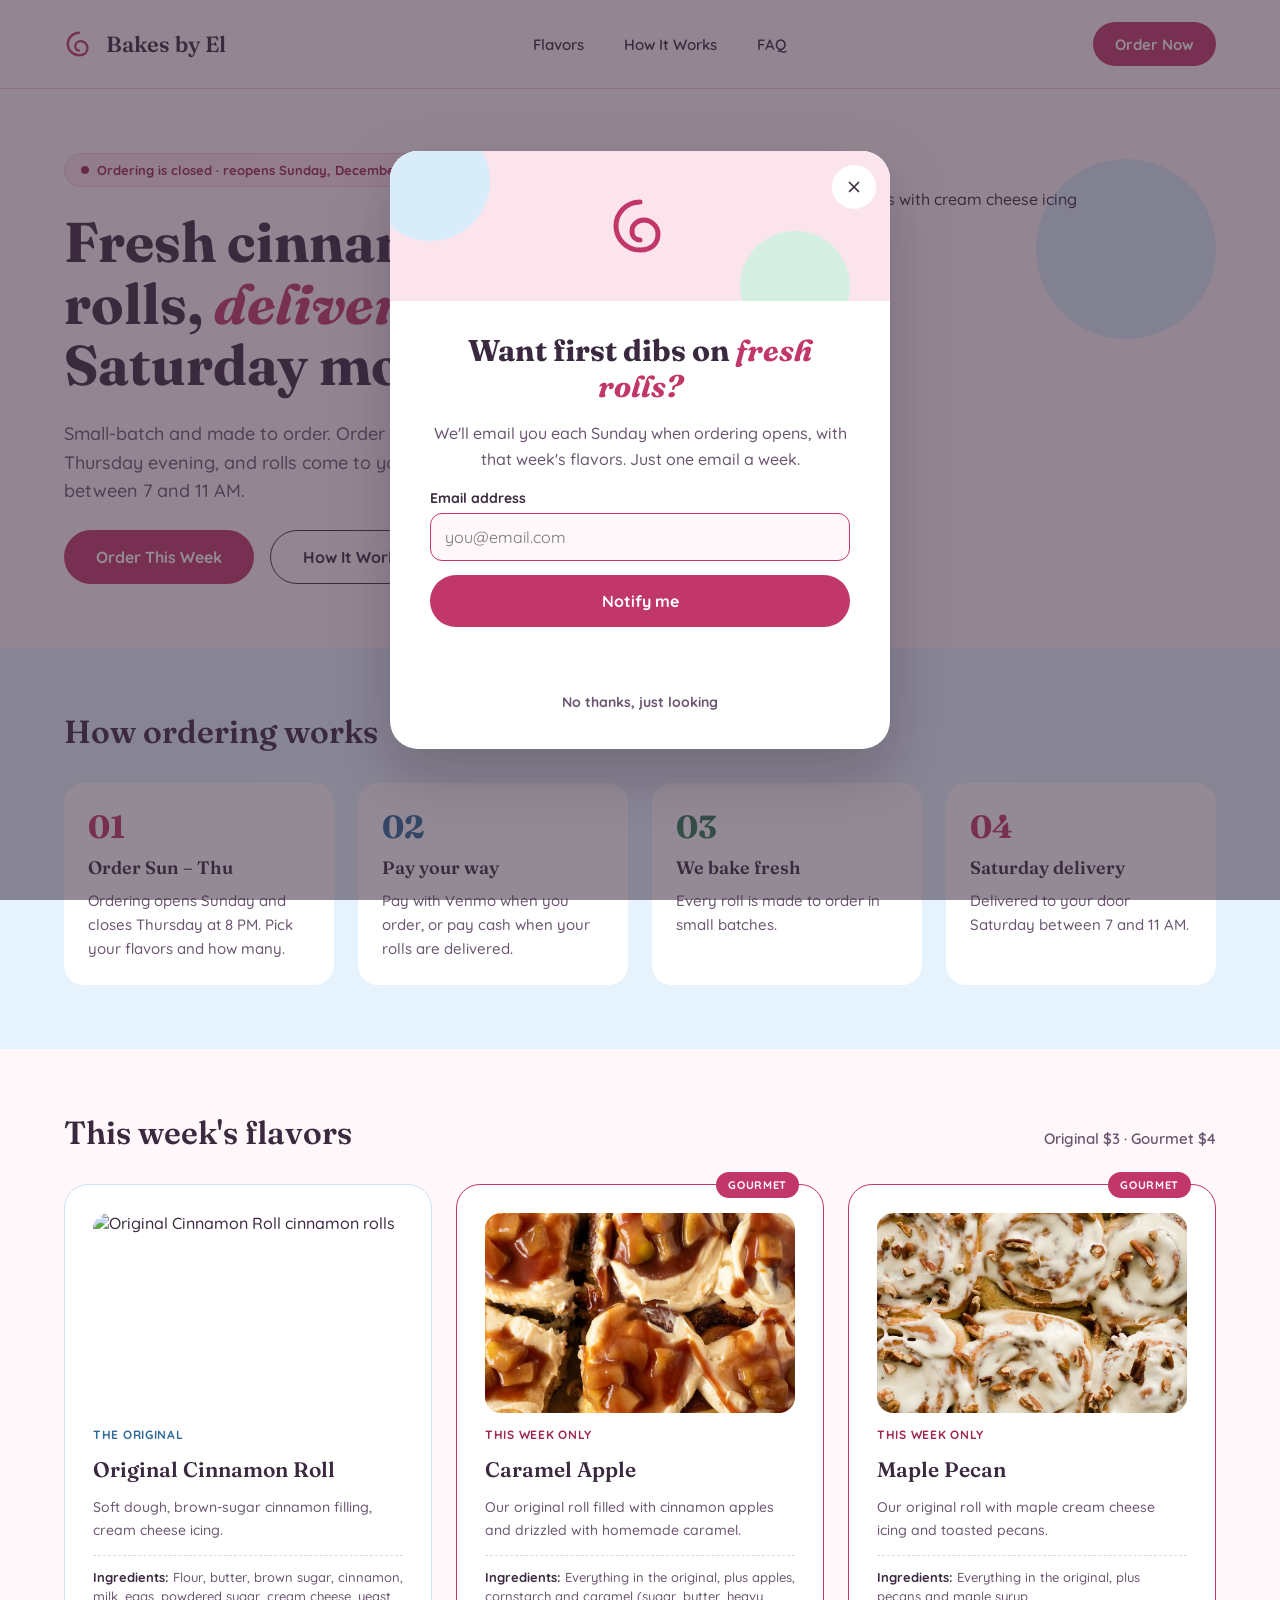
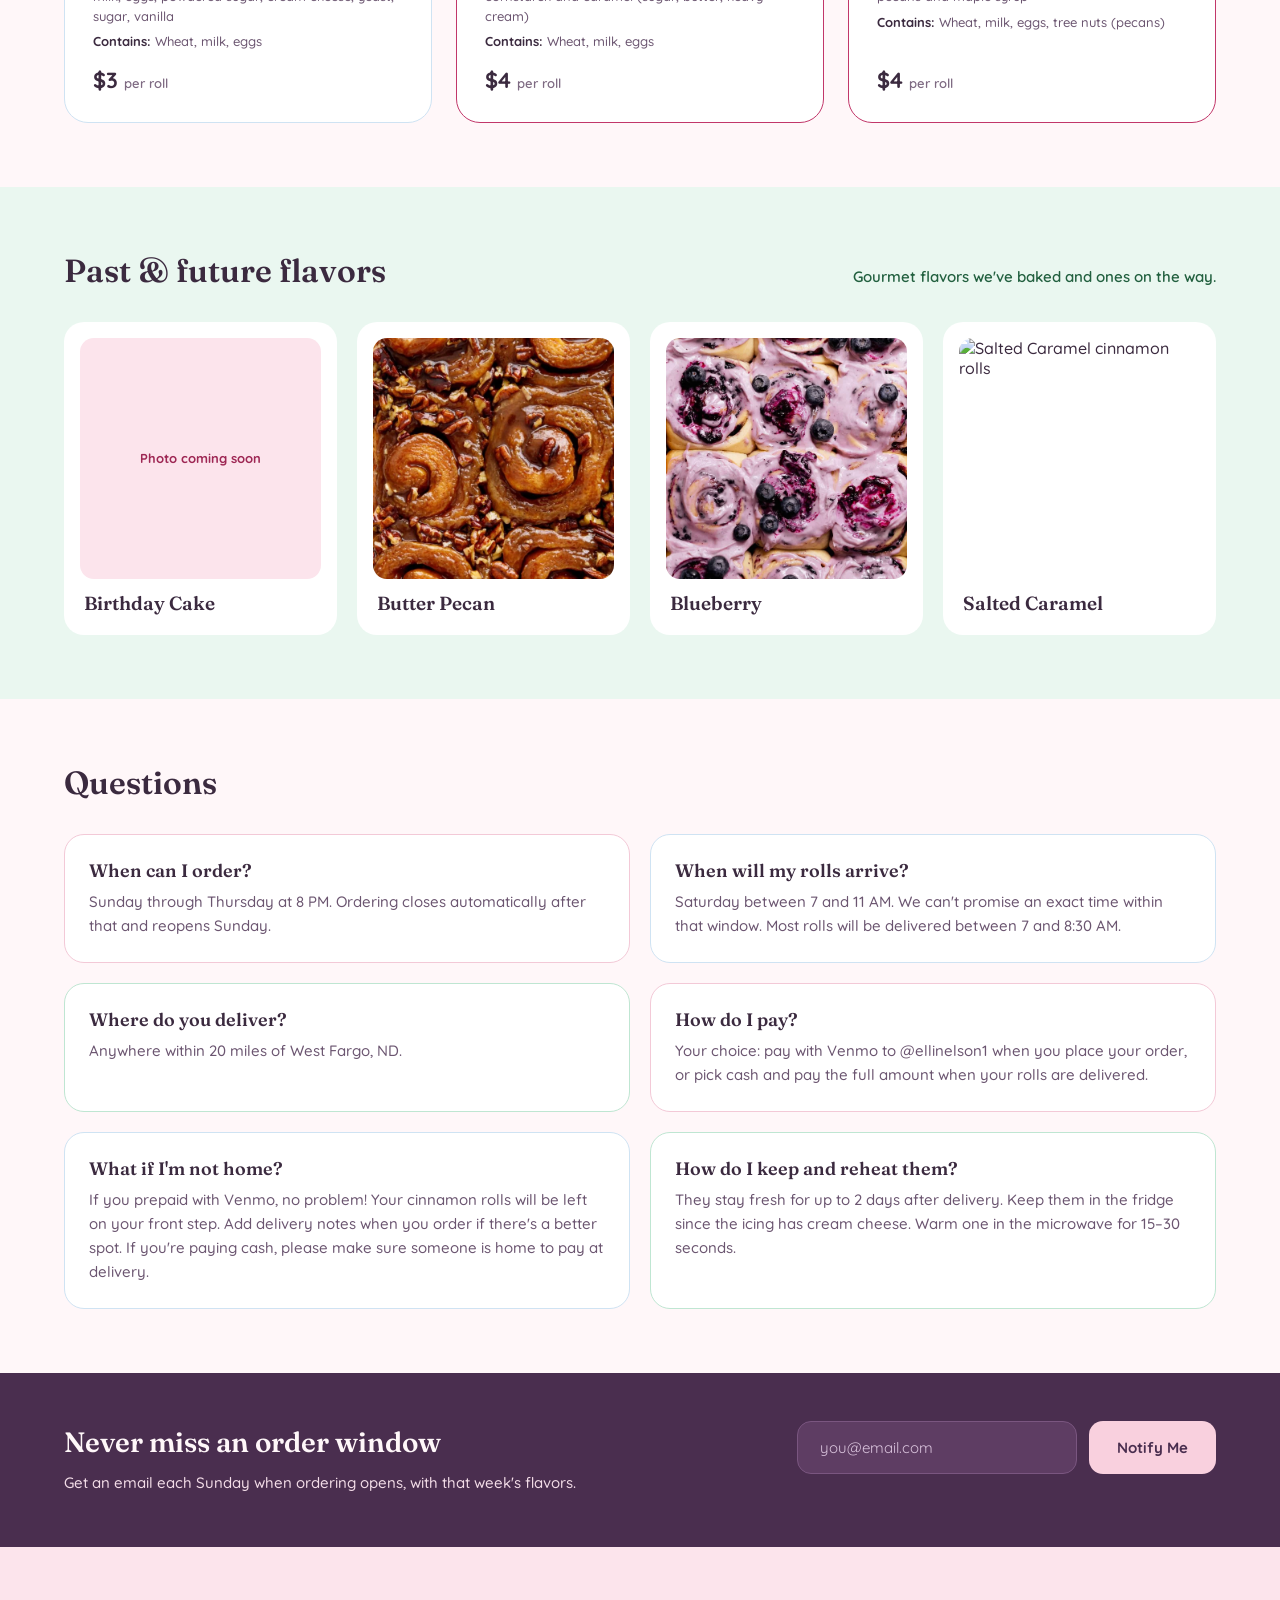
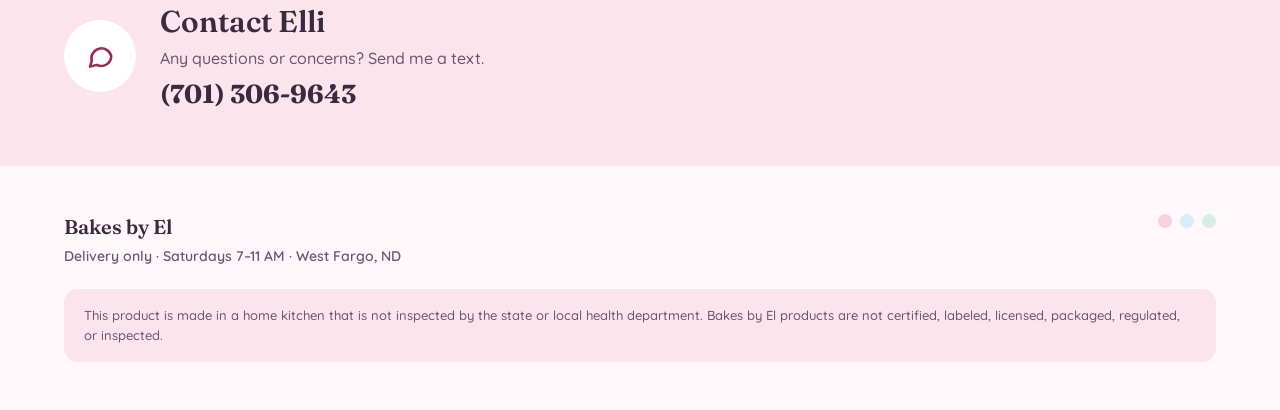
==== index.html @ cf953432 "Add Blueberry photo to past & future flavors Co-Authored-By: Claude Opus 5.5 <noreply@anthropic.com>" ====
<!doctype html>
<html lang="en">
<head>
<meta charset="utf-8">
<meta name="viewport" content="width=device-width, initial-scale=1">
<title>Bakes by El · Cinnamon rolls delivered in West Fargo</title>
<meta name="description" content="Small-batch cinnamon rolls, made to order and delivered Saturday mornings within 20 miles of West Fargo, ND.">
<link rel="icon" href="data:image/svg+xml,%3Csvg xmlns='http://www.w3.org/2000/svg' viewBox='0 0 32 32'%3E%3Cpath d='M16 4C9.4 4 4 9.4 4 16s5.4 12 12 12 9-4 9-8-3.6-7-7-7-6 2.5-6 5.5 2 4.5 4 4.5' fill='none' stroke='%23C2376A' stroke-width='3' stroke-linecap='round'/%3E%3C/svg%3E">
<link rel="preconnect" href="https://fonts.googleapis.com">
<link rel="preconnect" href="https://fonts.gstatic.com" crossorigin>
<link href="https://fonts.googleapis.com/css2?family=Fraunces:ital,opsz,wght@0,9..144,600;0,9..144,700;1,9..144,600&family=Quicksand:wght@500;600;700&display=swap" rel="stylesheet">
<link rel="stylesheet" href="assets/style.css?v=202610180957">
</head>
<body data-page="home">

<header class="site-header">
  <div class="wrap">
    <a class="brand" href="index.html">
      <svg width="30" height="30" viewBox="0 0 32 32" fill="none" aria-hidden="true"><path d="M16 4C9.4 4 4 9.4 4 16s5.4 12 12 12 9-4 9-8-3.6-7-7-7-6 2.5-6 5.5 2 4.5 4 4.5" stroke="#C2376A" stroke-width="2.5" stroke-linecap="round"/></svg>
      Bakes by El
    </a>
    <nav class="nav" aria-label="Main">
      <a href="#flavors">Flavors</a>
      <a href="#how">How It Works</a>
      <a href="#faq">FAQ</a>
    </nav>
    <a class="btn btn-primary btn-small" href="order.html">Order Now</a>
  </div>
</header>

<main>
  <section class="hero">
    <div class="wrap">
      <div class="hero-text">
        <span data-status class="pill pill-open">Ordering is open</span>
        <h1>Fresh cinnamon rolls, <em>delivered</em> Saturday morning.</h1>
        <p>Small-batch and made to order. Order Sunday through Thursday evening, and rolls come to your door Saturday between 7 and 11 AM.</p>
        <div class="hero-buttons">
          <a class="btn btn-primary" href="order.html">Order This Week</a>
          <a class="btn btn-outline" href="#how">How It Works</a>
        </div>
      </div>
      <div class="hero-art">
        <span class="dot-blue"></span>
        <span class="dot-green"></span>
        <img src="images/original.webp" alt="A pan of cinnamon rolls with cream cheese icing">
      </div>
    </div>
  </section>

  <section id="how" class="section section-blue">
    <div class="wrap">
      <div class="section-head"><h2>How ordering works</h2></div>
      <div class="steps">
        <div class="step"><span class="step-num">01</span><h3>Order Sun – Thu</h3><p>Ordering opens Sunday and closes Thursday at <span data-close-label>8 PM</span>. Pick your flavors and how many.</p></div>
        <div class="step"><span class="step-num">02</span><h3>Pay your way</h3><p>Pay with Venmo when you order, or pay cash when your rolls are delivered.</p></div>
        <div class="step"><span class="step-num">03</span><h3>We bake fresh</h3><p>Every roll is made to order in small batches.</p></div>
        <div class="step"><span class="step-num">04</span><h3>Saturday delivery</h3><p>Delivered to your door Saturday between 7 and 11 AM.</p></div>
      </div>
    </div>
  </section>

  <section id="flavors" class="section">
    <div class="wrap">
      <div class="section-head"><h2>This week's flavors</h2><span>Original $3 · Gourmet $4</span></div>
      <div id="flavor-list" class="flavors"></div>
    </div>
  </section>

  <section id="past" class="section section-green">
    <div class="wrap">
      <div class="section-head"><h2>Past &amp; future flavors</h2><span>Gourmet flavors we've baked and ones on the way.</span></div>
      <div id="gallery" class="gallery"></div>
    </div>
  </section>

  <section id="faq" class="section">
    <div class="wrap">
      <div class="section-head"><h2>Questions</h2></div>
      <div class="faq">
        <div class="faq-item"><h3>When can I order?</h3><p>Sunday through Thursday at <span data-close-label>8 PM</span>. Ordering closes automatically after that and reopens Sunday.</p></div>
        <div class="faq-item"><h3>When will my rolls arrive?</h3><p>Saturday between 7 and 11 AM. We can't promise an exact time within that window. Most rolls will be delivered between 7 and 8:30 AM. </p></div>
        <div class="faq-item"><h3>Where do you deliver?</h3><p>Anywhere within 20 miles of West Fargo, ND.</p></div>
        <div class="faq-item"><h3>How do I pay?</h3><p>Your choice: pay with Venmo to @ellinelson1 when you place your order, or pick cash and pay the full amount when your rolls are delivered.</p></div>
        <div class="faq-item"><h3>What if I'm not home?</h3><p>If you prepaid with Venmo, no problem! Your cinnamon rolls will be left on your front step. Add delivery notes when you order if there's a better spot. If you're paying cash, please make sure someone is home to pay at delivery.</p></div>
        <div class="faq-item"><h3>How do I keep and reheat them?</h3><p>They stay fresh for up to 2 days after delivery. Keep them in the fridge since the icing has cream cheese. Warm one in the microwave for 15–30 seconds.</p></div>
      </div>
    </div>
  </section>

  <section class="notify">
    <div class="wrap">
      <div>
        <h2>Never miss an order window</h2>
        <p>Get an email each Sunday when ordering opens, with that week's flavors.</p>
      </div>
      <div>
        <form id="notify-form" class="notify-form" novalidate>
          <input type="email" name="email" required placeholder="you@email.com" aria-label="Email address" autocomplete="email">
          <button type="submit">Notify Me</button>
        </form>
        <p class="form-msg" role="status"></p>
      </div>
    </div>
  </section>

  <section class="contact">
    <div class="wrap">
      <div class="contact-icon">
        <svg width="30" height="30" viewBox="0 0 24 24" fill="none" stroke="#9E2754" stroke-width="2" stroke-linecap="round" stroke-linejoin="round" aria-hidden="true"><path d="M21 12a8 8 0 0 1-11.6 7.1L4 20.5l1.4-4.6A8 8 0 1 1 21 12z"/></svg>
      </div>
      <div>
        <h2>Contact Elli</h2>
        <p>Any questions or concerns? Send me a text.</p>
        <span class="phone">(701) 306-9643</span>
      </div>
    </div>
  </section>
</main>

<footer class="site-footer">
  <div class="wrap">
    <div class="footer-top">
      <div class="footer-info">
        <strong>Bakes by El</strong>
        <span>Delivery only · Saturdays 7–11 AM · West Fargo, ND</span>
      </div>
      <div class="dots" aria-hidden="true"><span style="background:#F9D0DE"></span><span style="background:#D8ECFA"></span><span style="background:#D5F0E3"></span></div>
    </div>
    <p class="disclaimer">This product is made in a home kitchen that is not inspected by the state or local health department. Bakes by El products are not certified, labeled, licensed, packaged, regulated, or inspected.</p>
  </div>
</footer>

<div id="signup-modal" class="modal-backdrop hidden">
  <div class="modal" role="dialog" aria-modal="true" aria-labelledby="popup-title">
    <div class="modal-top">
      <span class="c1"></span><span class="c2"></span>
      <svg width="64" height="64" viewBox="0 0 32 32" fill="none" aria-hidden="true"><path d="M16 4C9.4 4 4 9.4 4 16s5.4 12 12 12 9-4 9-8-3.6-7-7-7-6 2.5-6 5.5 2 4.5 4 4.5" stroke="#C2376A" stroke-width="2.5" stroke-linecap="round"/></svg>
      <button type="button" class="modal-close" data-close aria-label="Close">
        <svg width="18" height="18" viewBox="0 0 24 24" fill="none" stroke="#3B2A3F" stroke-width="2.2" stroke-linecap="round" aria-hidden="true"><path d="M6 6l12 12M18 6L6 18"/></svg>
      </button>
    </div>
    <div class="modal-body">
      <h2 id="popup-title">Want first dibs on <span class="accent-em">fresh rolls?</span></h2>
      <p>We'll email you each Sunday when ordering opens, with that week's flavors. Just one email a week.</p>
      <form id="popup-form" novalidate style="display:flex;flex-direction:column;gap:14px">
        <div class="field">
          <label for="popup-email">Email address</label>
          <input id="popup-email" type="email" name="email" required placeholder="you@email.com" autocomplete="email">
        </div>
        <button type="submit" class="btn btn-primary">Notify me</button>
      </form>
      <p class="form-msg" role="status" style="font-size:14px;color:#2E7A56"></p>
      <button type="button" class="link-btn" data-close>No thanks, just looking</button>
    </div>
  </div>
</div>

<script src="assets/config.js?v=202610180957"></script>
<script src="assets/site.js?v=202610180957"></script>
</body>
</html>
---- assets/style.css ----
:root {
  --bg: #FFF7F9;
  --ink: #3B2A3F;
  --muted: #6B5570;
  --faint: #7E6A82;
  --accent: #C2376A;
  --accent-dark: #9E2754;
  --pink: #F9D0DE;
  --pink-soft: #FCE4EC;
  --pink-line: #F3C9D7;
  --blue: #2F6C9A;
  --blue-dark: #1F4E73;
  --blue-soft: #E6F3FC;
  --blue-circle: #D8ECFA;
  --blue-line: #CFE3F3;
  --green: #2E7A56;
  --green-dark: #22603F;
  --green-soft: #EAF7F0;
  --mint: #D5F0E3;
  --green-line: #BFE6D2;
  --plum: #4A2E4F;
  --plum-2: #5E3D63;
  --dash: #E3D3E6;
  --venmo: #0074DE;
  --display: 'Fraunces', Georgia, serif;
  --body: 'Quicksand', system-ui, sans-serif;
}

* { box-sizing: border-box; }
html { scroll-behavior: smooth; }
body { margin: 0; font-family: var(--body); font-weight: 500; background: var(--bg); color: var(--ink); -webkit-font-smoothing: antialiased; }
h1, h2, h3 { font-family: var(--display); margin: 0; font-weight: 600; }
p { margin: 0; }
a { color: var(--accent); text-decoration: none; }
a:hover { color: var(--accent-dark); }
img { display: block; max-width: 100%; }
button, input, textarea { font-family: inherit; font-size: inherit; }
:focus-visible { outline: 3px solid var(--blue); outline-offset: 2px; }
.muted { color: var(--muted); }
.wrap { max-width: 1280px; margin: 0 auto; padding: 0 64px; }
.hidden { display: none !important; }

/* ---------- Buttons ---------- */
.btn { display: inline-flex; align-items: center; justify-content: center; gap: 10px; border: none; cursor: pointer; border-radius: 999px; font-weight: 700; font-size: 16px; padding: 16px 32px; min-height: 48px; text-align: center; }
.btn-primary { background: var(--accent); color: #fff; }
.btn-primary:hover { background: var(--accent-dark); color: #fff; }
.btn-outline { border: 1.5px solid var(--ink); color: var(--ink); background: transparent; }
.btn-outline:hover { background: var(--ink); color: #fff; }
.btn-venmo { background: var(--venmo); color: #fff; font-size: 17px; width: 100%; }
.btn-venmo:hover { background: #005FB8; color: #fff; }
.btn:disabled { background: var(--dash); color: var(--muted); cursor: not-allowed; }
.btn-small { padding: 12px 22px; font-size: 15px; min-height: 44px; }
.link-btn { background: none; border: none; color: var(--muted); font-weight: 700; font-size: 14px; cursor: pointer; padding: 10px; }
.link-btn:hover { color: var(--ink); }

/* ---------- Header ---------- */
.site-header { border-bottom: 1px solid var(--pink-line); background: var(--bg); position: sticky; top: 0; z-index: 20; }
.site-header .wrap { height: 88px; display: flex; align-items: center; justify-content: space-between; gap: 24px; }
.brand { display: flex; align-items: center; gap: 12px; color: var(--ink); font-family: var(--display); font-size: 22px; font-weight: 600; }
.brand:hover { color: var(--ink); }
.nav { display: flex; gap: 40px; font-size: 15px; font-weight: 600; }
.nav a { color: var(--ink); }
.nav a:hover { color: var(--accent); }

/* ---------- Status pill ---------- */
.pill { display: inline-flex; align-items: center; gap: 8px; border-radius: 999px; padding: 8px 16px; width: fit-content; font-size: 13px; font-weight: 700; }
.pill::before { content: ''; width: 8px; height: 8px; border-radius: 50%; background: currentColor; }
.pill-open { background: var(--green-soft); border: 1px solid var(--green-line); color: var(--green); }
.pill-closed { background: var(--pink-soft); border: 1px solid var(--pink-line); color: var(--accent-dark); }

/* ---------- Hero ---------- */
.hero .wrap { display: flex; align-items: center; gap: 64px; padding-top: 64px; padding-bottom: 64px; }
.hero-text { flex: 1; display: flex; flex-direction: column; gap: 24px; }
.hero h1 { font-size: 56px; line-height: 1.1; font-weight: 700; }
.hero h1 em, .accent-em { font-style: italic; color: var(--accent); }
.hero-text > p { font-size: 18px; line-height: 1.6; color: var(--muted); max-width: 500px; }
.hero-buttons { display: flex; gap: 16px; flex-wrap: wrap; }
.hero-art { flex: 1; position: relative; height: 420px; }
.hero-art .dot-blue { position: absolute; top: 0; right: 0; width: 180px; height: 180px; border-radius: 50%; background: var(--blue-circle); }
.hero-art .dot-green { position: absolute; bottom: 0; left: 0; width: 140px; height: 140px; border-radius: 50%; background: var(--mint); }
.hero-art img { position: absolute; inset: 30px; width: calc(100% - 60px); height: calc(100% - 60px); object-fit: cover; border-radius: 28px; }

/* ---------- Sections ---------- */
.section { padding: 64px 0; }
.section-blue { background: var(--blue-soft); }
.section-green { background: var(--green-soft); }
.section-head { display: flex; align-items: baseline; justify-content: space-between; gap: 16px; margin-bottom: 32px; flex-wrap: wrap; }
.section-head h2 { font-size: 32px; }
.section-head span { font-size: 15px; font-weight: 600; color: var(--muted); }
.section-green .section-head span { color: var(--green-dark); }

.steps { display: grid; grid-template-columns: repeat(4, minmax(0, 1fr)); gap: 24px; }
.step { background: #fff; border-radius: 20px; padding: 24px; display: flex; flex-direction: column; gap: 10px; }
.step-num { font-family: var(--display); font-size: 32px; font-weight: 700; color: var(--accent); }
.step:nth-child(2) .step-num { color: var(--blue); }
.step:nth-child(3) .step-num { color: var(--green); }
.step h3 { font-size: 18px; }
.step p { font-size: 15px; line-height: 1.6; color: var(--muted); }

/* ---------- Flavor cards ---------- */
.flavors { display: grid; grid-template-columns: repeat(auto-fit, minmax(300px, 1fr)); gap: 24px; }
.flavor { background: #fff; border: 1px solid var(--blue-line); border-radius: 24px; padding: 28px; display: flex; flex-direction: column; gap: 14px; position: relative; }
.flavor.gourmet { border: 1.5px solid var(--accent); }
.flavor img { width: 100%; height: 200px; object-fit: cover; border-radius: 16px; }
.photo-soon { width: 100%; height: 200px; border-radius: 16px; background: var(--pink-soft); color: var(--accent-dark); display: flex; align-items: center; justify-content: center; font-size: 14px; font-weight: 700; }
.photo-soon.small { width: 88px; height: 88px; flex-shrink: 0; }
.photo-soon.square { height: auto; aspect-ratio: 1 / 1; border-radius: 14px; font-size: 13px; text-align: center; padding: 8px; }
@media (max-width: 900px) { .photo-soon.small { width: 64px; height: 64px; border-radius: 14px; } }
.badge { position: absolute; top: -13px; right: 24px; background: var(--accent); color: #fff; font-size: 11px; font-weight: 700; letter-spacing: .06em; text-transform: uppercase; padding: 6px 12px; border-radius: 999px; }
.eyebrow { font-size: 12px; font-weight: 700; letter-spacing: .06em; text-transform: uppercase; color: var(--blue); }
.flavor.gourmet .eyebrow { color: var(--accent-dark); }
.flavor h3 { font-size: 21px; }
.flavor > p { font-size: 14px; line-height: 1.6; color: var(--muted); }
.flavor-details { display: flex; flex-direction: column; gap: 6px; font-size: 13px; line-height: 1.5; color: var(--muted); border-top: 1px dashed var(--dash); padding-top: 12px; flex-grow: 1; }
.flavor-details b { color: var(--ink); }
.price { font-size: 22px; font-weight: 700; }
.price small { font-size: 13px; font-weight: 600; color: var(--faint); }

.gallery { display: grid; grid-template-columns: repeat(auto-fit, minmax(190px, 1fr)); gap: 20px; }
.gallery-card { background: #fff; border-radius: 20px; padding: 16px; display: flex; flex-direction: column; gap: 12px; }
.gallery-card img { width: 100%; aspect-ratio: 1 / 1; object-fit: cover; border-radius: 14px; }
.gallery-card span { font-family: var(--display); font-size: 19px; font-weight: 600; padding: 0 4px 4px; }

/* ---------- FAQ ---------- */
.faq { display: grid; grid-template-columns: repeat(2, minmax(0, 1fr)); gap: 20px; }
.faq-item { background: #fff; border: 1px solid var(--pink-line); border-radius: 20px; padding: 24px; display: flex; flex-direction: column; gap: 8px; }
.faq-item:nth-child(3n+2) { border-color: var(--blue-line); }
.faq-item:nth-child(3n) { border-color: var(--green-line); }
.faq-item h3 { font-size: 18px; }
.faq-item p { font-size: 15px; line-height: 1.6; color: var(--muted); }

/* ---------- Notify band ---------- */
.notify { background: var(--plum); color: var(--bg); }
.notify .wrap { display: flex; align-items: center; justify-content: space-between; gap: 48px; padding-top: 48px; padding-bottom: 48px; }
.notify h2 { font-size: 28px; color: var(--bg); margin-bottom: 12px; }
.notify p { font-size: 15px; line-height: 1.6; color: #F3DDE8; }
.notify-form { display: flex; gap: 12px; flex-shrink: 0; }
.notify-form input { background: var(--plum-2); border: 1px solid #7A5680; border-radius: 14px; padding: 16px 22px; color: var(--bg); font-size: 15px; width: 280px; }
.notify-form input::placeholder { color: #D9C3DC; }
.notify-form button { background: var(--pink); color: var(--plum); border: none; padding: 0 28px; border-radius: 14px; font-weight: 700; font-size: 15px; cursor: pointer; min-height: 48px; }
.form-msg { font-size: 14px; font-weight: 600; margin-top: 10px; min-height: 1em; }

/* ---------- Contact + footer ---------- */
.contact { background: var(--pink-soft); }
.contact .wrap { display: flex; align-items: center; gap: 24px; padding-top: 56px; padding-bottom: 56px; }
.contact-icon { width: 72px; height: 72px; border-radius: 50%; background: #fff; display: flex; align-items: center; justify-content: center; flex-shrink: 0; }
.contact h2 { font-size: 30px; }
.contact p { font-size: 16px; line-height: 1.6; color: var(--muted); margin: 6px 0; }
.phone { font-family: var(--display); font-size: 26px; font-weight: 700; }

.site-footer .wrap { padding-top: 48px; padding-bottom: 48px; display: flex; flex-direction: column; gap: 24px; }
.footer-top { display: flex; justify-content: space-between; align-items: flex-start; gap: 24px; }
.footer-info { display: flex; flex-direction: column; gap: 8px; font-size: 14px; font-weight: 600; color: var(--muted); }
.footer-info strong { font-family: var(--display); font-size: 20px; font-weight: 600; color: var(--ink); }
.dots { display: flex; gap: 8px; }
.dots span { width: 14px; height: 14px; border-radius: 50%; }
.disclaimer { font-size: 13px; line-height: 1.6; color: var(--muted); padding: 16px 20px; background: var(--pink-soft); border-radius: 14px; }

/* ---------- Popup ---------- */
.modal-backdrop { position: fixed; inset: 0; background: rgba(59, 42, 63, .55); display: flex; align-items: center; justify-content: center; padding: 20px; z-index: 50; }
.modal { width: 100%; max-width: 500px; background: #fff; border-radius: 28px; overflow: hidden; box-shadow: 0 24px 60px rgba(59, 42, 63, .3); }
.modal-top { height: 150px; background: var(--pink-soft); position: relative; display: flex; align-items: center; justify-content: center; overflow: hidden; }
.modal-top .c1 { position: absolute; top: -30px; left: -20px; width: 120px; height: 120px; border-radius: 50%; background: var(--blue-circle); }
.modal-top .c2 { position: absolute; bottom: -40px; right: 40px; width: 110px; height: 110px; border-radius: 50%; background: var(--mint); }
.modal-top svg { position: relative; }
.modal-close { position: absolute; top: 14px; right: 14px; width: 44px; height: 44px; border-radius: 50%; border: none; background: #fff; display: flex; align-items: center; justify-content: center; cursor: pointer; }
.modal-body { padding: 32px 40px 28px; display: flex; flex-direction: column; gap: 16px; text-align: center; }
.modal-body h2 { font-size: 30px; font-weight: 700; line-height: 1.2; }
.modal-body p { font-size: 16px; line-height: 1.6; color: var(--muted); }

/* ---------- Forms ---------- */
.field { display: flex; flex-direction: column; gap: 6px; text-align: left; }
.field label { font-size: 14px; font-weight: 700; }
.field label span { font-weight: 600; color: var(--muted); }
.field input, .field textarea { border: 1.5px solid var(--dash); border-radius: 12px; padding: 13px 14px; font-size: 16px; background: var(--bg); color: var(--ink); width: 100%; min-width: 0; }
.field input:focus, .field textarea:focus { border-color: var(--accent); outline: none; }
.field textarea { resize: vertical; min-height: 90px; }
.field input:user-invalid { border-color: #C0392B; }
.row-2 { display: grid; grid-template-columns: repeat(2, minmax(0, 1fr)); gap: 16px; }
.row-3 { display: grid; grid-template-columns: 2fr 1fr; gap: 16px; }

/* ---------- Order page ---------- */
.page-head .wrap { padding-top: 48px; padding-bottom: 32px; display: flex; align-items: flex-end; justify-content: space-between; gap: 24px; flex-wrap: wrap; }
.page-head h1 { font-size: 44px; font-weight: 700; margin-bottom: 10px; }
.page-head p { font-size: 17px; color: var(--muted); }
.order-layout { display: flex; gap: 32px; align-items: flex-start; padding-bottom: 64px; }
.order-main { flex: 1; display: flex; flex-direction: column; gap: 24px; min-width: 0; }
.card { background: #fff; border: 1px solid var(--pink-line); border-radius: 24px; padding: 28px; display: flex; flex-direction: column; gap: 18px; }
.card.blue { border-color: var(--blue-line); }
.card-title { display: flex; align-items: center; gap: 12px; }
.card-title .n { width: 32px; height: 32px; border-radius: 50%; font-weight: 700; display: flex; align-items: center; justify-content: center; flex-shrink: 0; background: var(--pink-soft); color: var(--accent-dark); }
.card.blue .n { background: var(--blue-soft); color: var(--blue); }
.summary .n { background: var(--mint); color: var(--green-dark); }
.card-title h2 { font-size: 22px; }
.menu-item { display: flex; align-items: center; gap: 18px; padding-top: 16px; border-top: 1px dashed var(--dash); }
.menu-item img { width: 88px; height: 88px; border-radius: 16px; object-fit: cover; flex-shrink: 0; }
.menu-info { flex: 1; display: flex; flex-direction: column; gap: 3px; min-width: 0; }
.menu-info .eyebrow { font-size: 11px; }
.menu-info .eyebrow.g { color: var(--accent-dark); }
.menu-info strong { font-family: var(--display); font-size: 18px; font-weight: 600; }
.menu-info span { font-size: 13px; line-height: 1.4; color: var(--muted); }
.menu-info .each { font-size: 14px; font-weight: 600; }
.stepper { display: flex; align-items: center; gap: 4px; background: var(--bg); border: 1px solid var(--dash); border-radius: 999px; padding: 4px; flex-shrink: 0; }
.stepper button { width: 44px; height: 44px; border-radius: 50%; border: none; font-size: 20px; font-weight: 700; cursor: pointer; background: #fff; color: var(--ink); }
.stepper button.plus { background: var(--accent); color: #fff; }
.stepper output { width: 32px; text-align: center; font-size: 17px; font-weight: 700; }
.info-box { display: flex; align-items: center; gap: 14px; background: var(--blue-soft); border-radius: 16px; padding: 16px 18px; font-size: 15px; font-weight: 600; color: var(--blue-dark); line-height: 1.5; }
.info-box svg { flex-shrink: 0; }

.summary { width: 400px; flex-shrink: 0; position: sticky; top: 112px; border: 1.5px solid var(--accent); }
.summary-lines { display: flex; flex-direction: column; gap: 12px; }
.summary-line { display: flex; justify-content: space-between; gap: 12px; font-size: 15px; font-weight: 600; }
.summary-total { display: flex; justify-content: space-between; align-items: baseline; border-top: 1px dashed var(--dash); padding-top: 16px; }
.summary-total span:first-child { font-size: 17px; font-weight: 700; }
.summary-total small { font-weight: 600; color: var(--muted); font-size: 15px; }
.summary-total strong { font-family: var(--display); font-size: 30px; font-weight: 700; }
.welcome-back { background: var(--green-soft); border: 1px solid var(--green-line); color: var(--green-dark); border-radius: 14px; padding: 12px 16px; font-size: 15px; font-weight: 600; line-height: 1.5; }
.welcome-back .link-btn { color: var(--green-dark); text-decoration: underline; padding: 0 0 0 6px; font-size: 14px; }
.remember { display: flex; align-items: center; gap: 10px; font-size: 14px; font-weight: 600; color: var(--muted); cursor: pointer; }
.remember input { width: 20px; height: 20px; accent-color: var(--accent); flex-shrink: 0; }
.pay-choice { border: none; margin: 0; padding: 0; display: flex; flex-direction: column; gap: 10px; }
.pay-choice legend { font-size: 15px; font-weight: 700; margin-bottom: 10px; padding: 0; }
.pay-option { display: flex; align-items: flex-start; gap: 12px; border: 1.5px solid var(--dash); border-radius: 14px; padding: 14px 16px; cursor: pointer; background: var(--bg); }
.pay-option:has(input:checked) { border-color: var(--accent); background: #fff; }
.pay-option input { width: 20px; height: 20px; margin: 1px 0 0; accent-color: var(--accent); flex-shrink: 0; }
.pay-option span { display: flex; flex-direction: column; gap: 2px; }
.pay-option b { font-size: 16px; }
.pay-option small { font-size: 13px; line-height: 1.4; color: var(--muted); font-weight: 600; }
.pay-bar .cash-note { margin-bottom: 12px; }
.cash-note { display: flex; align-items: flex-start; gap: 10px; background: var(--blue-soft); border-radius: 14px; padding: 14px 16px; font-size: 14px; font-weight: 600; line-height: 1.5; color: var(--blue-dark); }
.btn-cash { background: var(--accent); color: #fff; font-size: 17px; width: 100%; }
.btn-cash:hover { background: var(--accent-dark); color: #fff; }
.fine { font-size: 13px; line-height: 1.6; color: var(--muted); text-align: center; }
.note-pink { display: flex; align-items: center; gap: 10px; background: var(--pink-soft); border-radius: 14px; padding: 12px 14px; font-size: 13px; font-weight: 600; color: #7A1F44; line-height: 1.5; }
.error-msg { color: #B3261E; font-size: 14px; font-weight: 700; text-align: center; }

/* ---------- Closed state ---------- */
.closed { text-align: center; padding: 80px 20px; display: flex; flex-direction: column; align-items: center; gap: 28px; position: relative; overflow: hidden; }
.closed h1 { font-size: 52px; line-height: 1.1; font-weight: 700; max-width: 760px; }
.closed > p { font-size: 18px; line-height: 1.6; color: var(--muted); max-width: 560px; }
.countdown { display: flex; gap: 14px; }
.countdown div { background: #fff; border: 1px solid var(--pink-line); border-radius: 18px; width: 110px; padding: 16px 0; display: flex; flex-direction: column; gap: 2px; }
.countdown div:nth-child(2) { border-color: var(--blue-line); }
.countdown div:nth-child(3) { border-color: var(--green-line); }
.countdown b { font-family: var(--display); font-size: 36px; color: var(--accent); }
.countdown div:nth-child(2) b { color: var(--blue); }
.countdown div:nth-child(3) b { color: var(--green); }
.countdown span { font-size: 13px; font-weight: 700; color: var(--muted); }
.closed .notify-form input { background: #fff; border: 1.5px solid var(--dash); color: var(--ink); border-radius: 999px; }
.closed .notify-form input::placeholder { color: var(--faint); }
.closed .notify-form button { background: var(--accent); color: #fff; border-radius: 999px; }

/* ---------- Confirmation ---------- */
.confirm { max-width: 760px; margin: 0 auto; padding: 56px 20px 64px; display: flex; flex-direction: column; gap: 24px; }
.confirm-head { display: flex; flex-direction: column; align-items: center; gap: 14px; text-align: center; }
.check { width: 76px; height: 76px; border-radius: 50%; background: var(--mint); display: flex; align-items: center; justify-content: center; }
.confirm-head h1 { font-size: 40px; font-weight: 700; line-height: 1.15; }
.confirm-head p { font-size: 17px; color: var(--muted); }
.confirm-grid { display: grid; grid-template-columns: repeat(2, minmax(0, 1fr)); gap: 20px; }
.tile { border-radius: 22px; padding: 24px; display: flex; flex-direction: column; gap: 10px; }
.tile.blue { background: var(--blue-soft); }
.tile.pink { background: var(--pink-soft); }
.tile .eyebrow { color: var(--blue-dark); }
.tile.pink .eyebrow { color: #7A1F44; }
.tile strong { font-family: var(--display); font-size: 22px; font-weight: 600; }
.tile p { font-size: 15px; line-height: 1.5; }

/* ---------- Mobile ---------- */
@media (max-width: 900px) {
  .wrap { padding: 0 20px; }
  .site-header .wrap { height: 64px; }
  .brand { font-size: 18px; }
  .brand svg { width: 24px; height: 24px; }
  .nav { display: none; }
  .hero .wrap { flex-direction: column-reverse; align-items: stretch; gap: 24px; padding-top: 28px; padding-bottom: 36px; }
  .hero h1 { font-size: 36px; }
  .hero-text > p { font-size: 15px; }
  .hero-art { height: 240px; flex: none; }
  .hero-art .dot-blue { width: 72px; height: 72px; }
  .hero-art .dot-green { width: 56px; height: 56px; }
  .hero-art img { inset: 10px; width: calc(100% - 20px); height: calc(100% - 20px); border-radius: 22px; }
  .hero-buttons .btn { flex: 1; }
  .section { padding: 40px 0; }
  .section-head { flex-direction: column; gap: 4px; margin-bottom: 20px; }
  .section-head h2 { font-size: 24px; }
  .section-head span { font-size: 14px; }
  .steps, .flavors, .faq { grid-template-columns: minmax(0, 1fr); gap: 14px; }
  .flavors { gap: 24px; }
  .flavor { padding: 20px; }
  .gallery { grid-template-columns: repeat(2, minmax(0, 1fr)); gap: 12px; }
  .gallery-card { padding: 10px; border-radius: 16px; gap: 8px; }
  .gallery-card span { font-size: 15px; }
  .notify .wrap { flex-direction: column; align-items: stretch; gap: 20px; padding-top: 32px; padding-bottom: 32px; }
  .notify h2 { font-size: 22px; }
  .notify-form { flex-direction: column; }
  .notify-form input { width: 100%; }
  .notify-form button { padding: 14px; }
  .contact .wrap { flex-direction: column; align-items: flex-start; gap: 12px; padding-top: 36px; padding-bottom: 36px; }
  .contact-icon { width: 56px; height: 56px; }
  .contact h2 { font-size: 24px; }
  .phone { font-size: 24px; }
  .footer-top { flex-direction: column; }
  .modal-backdrop { align-items: flex-end; padding: 0; }
  .modal { border-radius: 28px 28px 0 0; }
  .modal-top { height: 110px; }
  .modal-body { padding: 26px 24px 24px; }
  .modal-body h2 { font-size: 26px; }
  .page-head .wrap { padding-top: 24px; padding-bottom: 16px; flex-direction: column-reverse; align-items: flex-start; }
  .page-head h1 { font-size: 32px; }
  .order-layout { flex-direction: column; padding-bottom: 160px; }
  .order-main { width: 100%; }
  .card { padding: 20px; border-radius: 22px; }
  .card-title h2 { font-size: 19px; }
  .menu-item { gap: 12px; }
  .menu-item img { width: 64px; height: 64px; border-radius: 14px; }
  .menu-info strong { font-size: 16px; }
  .stepper { gap: 2px; padding: 3px; }
  .stepper output { width: 26px; }
  .row-2 { grid-template-columns: minmax(0, 1fr); }
  .summary { width: 100%; position: static; }
  .pay-bar { position: fixed; left: 0; right: 0; bottom: 0; background: #fff; border-top: 1px solid var(--pink-line); padding: 12px 20px 18px; z-index: 30; }
  .summary .pay-bar .fine { margin-top: 6px; font-size: 12px; }
  .closed { padding: 48px 20px; }
  .closed h1 { font-size: 34px; }
  .closed > p { font-size: 16px; }
  .countdown div { width: 92px; }
  .confirm-head h1 { font-size: 30px; }
  .confirm-grid { grid-template-columns: minmax(0, 1fr); }
}
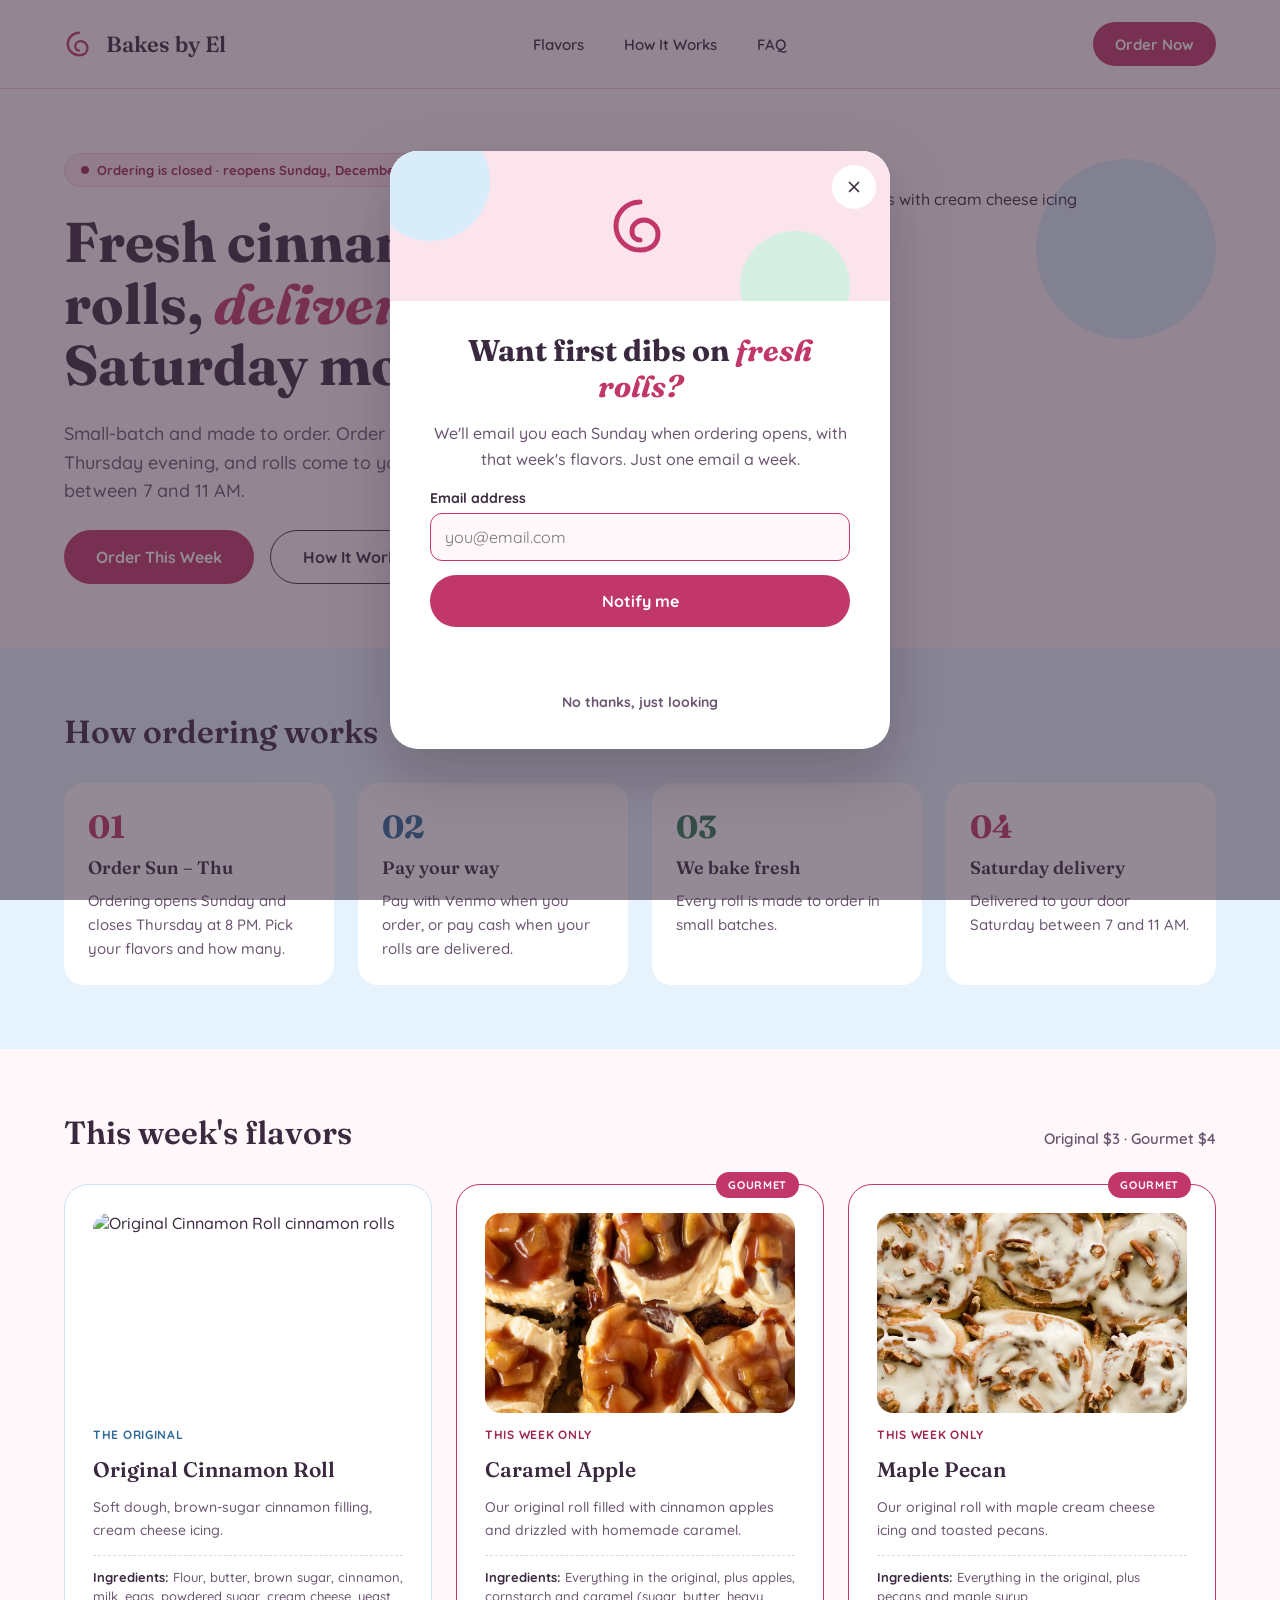
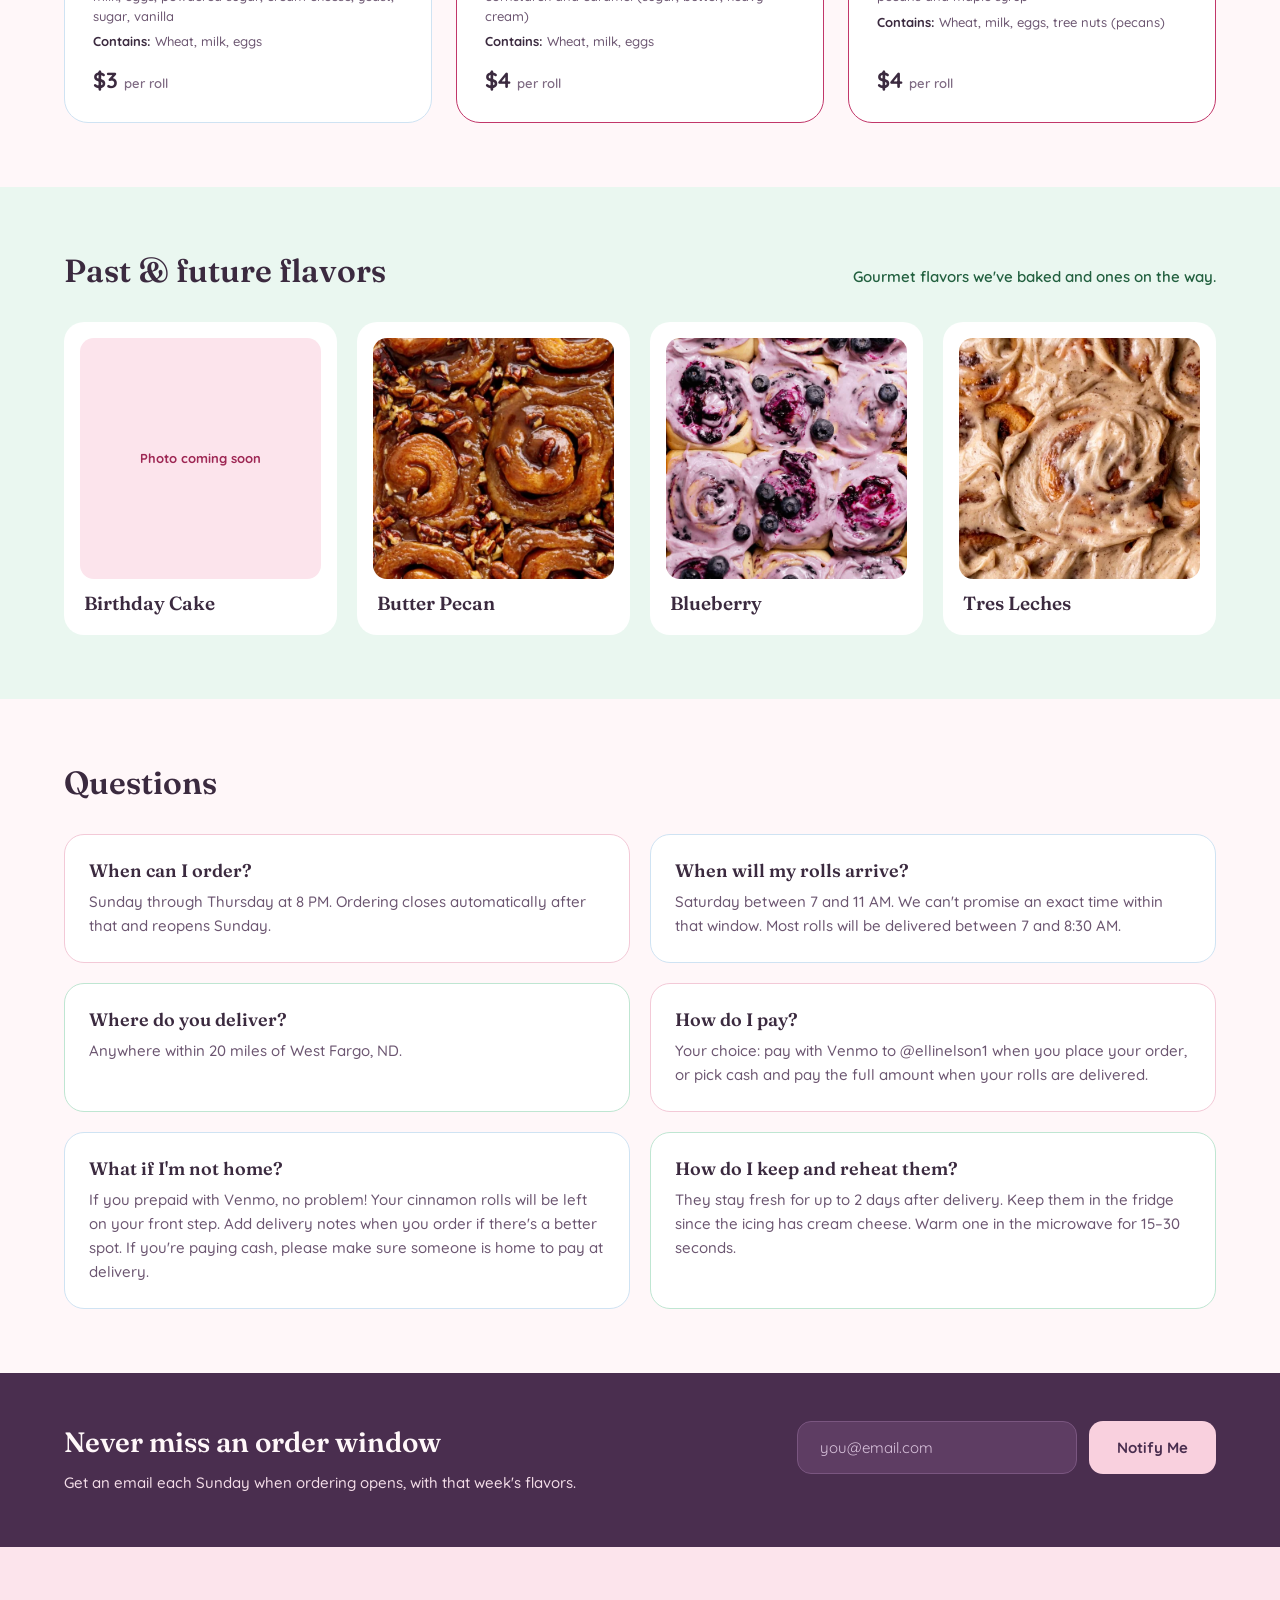
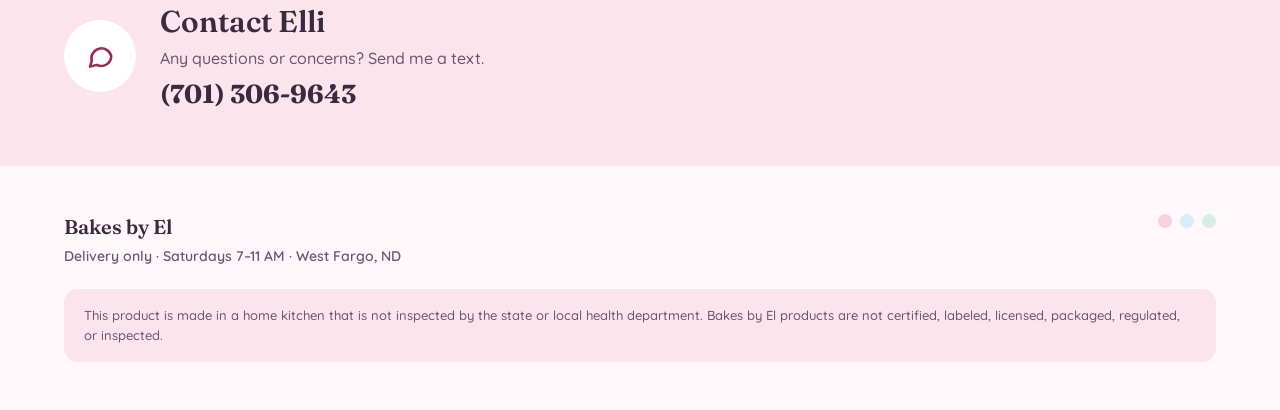
==== commit 1b448223: "Past & future: swap Salted Caramel for Tres Leches Salted Caramel stays in flavorLibrary.  Co-Author" ====
--- a/index.html
+++ b/index.html
@@ -9,7 +9,7 @@
 <link rel="preconnect" href="https://fonts.googleapis.com">
 <link rel="preconnect" href="https://fonts.gstatic.com" crossorigin>
 <link href="https://fonts.googleapis.com/css2?family=Fraunces:ital,opsz,wght@0,9..144,600;0,9..144,700;1,9..144,600&family=Quicksand:wght@500;600;700&display=swap" rel="stylesheet">
-<link rel="stylesheet" href="assets/style.css?v=202610180957">
+<link rel="stylesheet" href="assets/style.css?v=202610180959">
 </head>
 <body data-page="home">
 
@@ -156,7 +156,7 @@
   </div>
 </div>
 
-<script src="assets/config.js?v=202610180957"></script>
-<script src="assets/site.js?v=202610180957"></script>
+<script src="assets/config.js?v=202610180959"></script>
+<script src="assets/site.js?v=202610180959"></script>
 </body>
 </html>
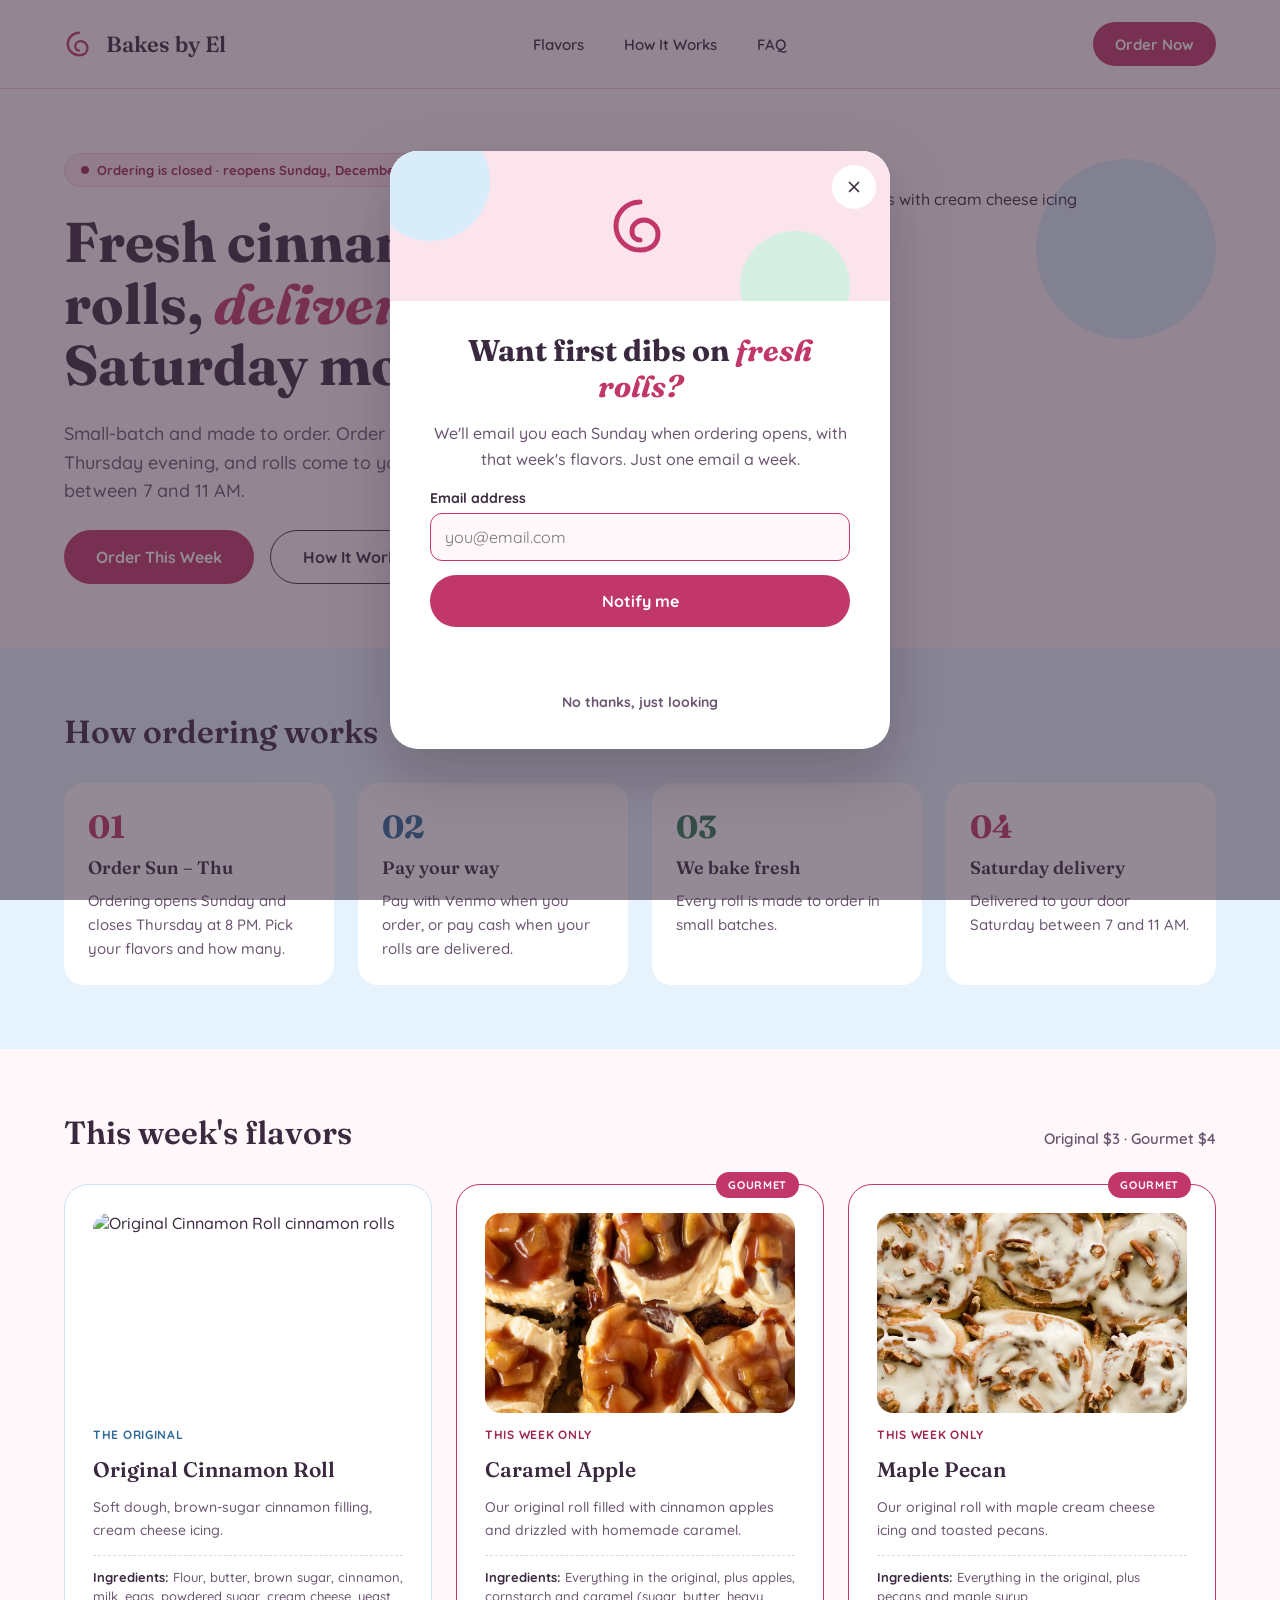
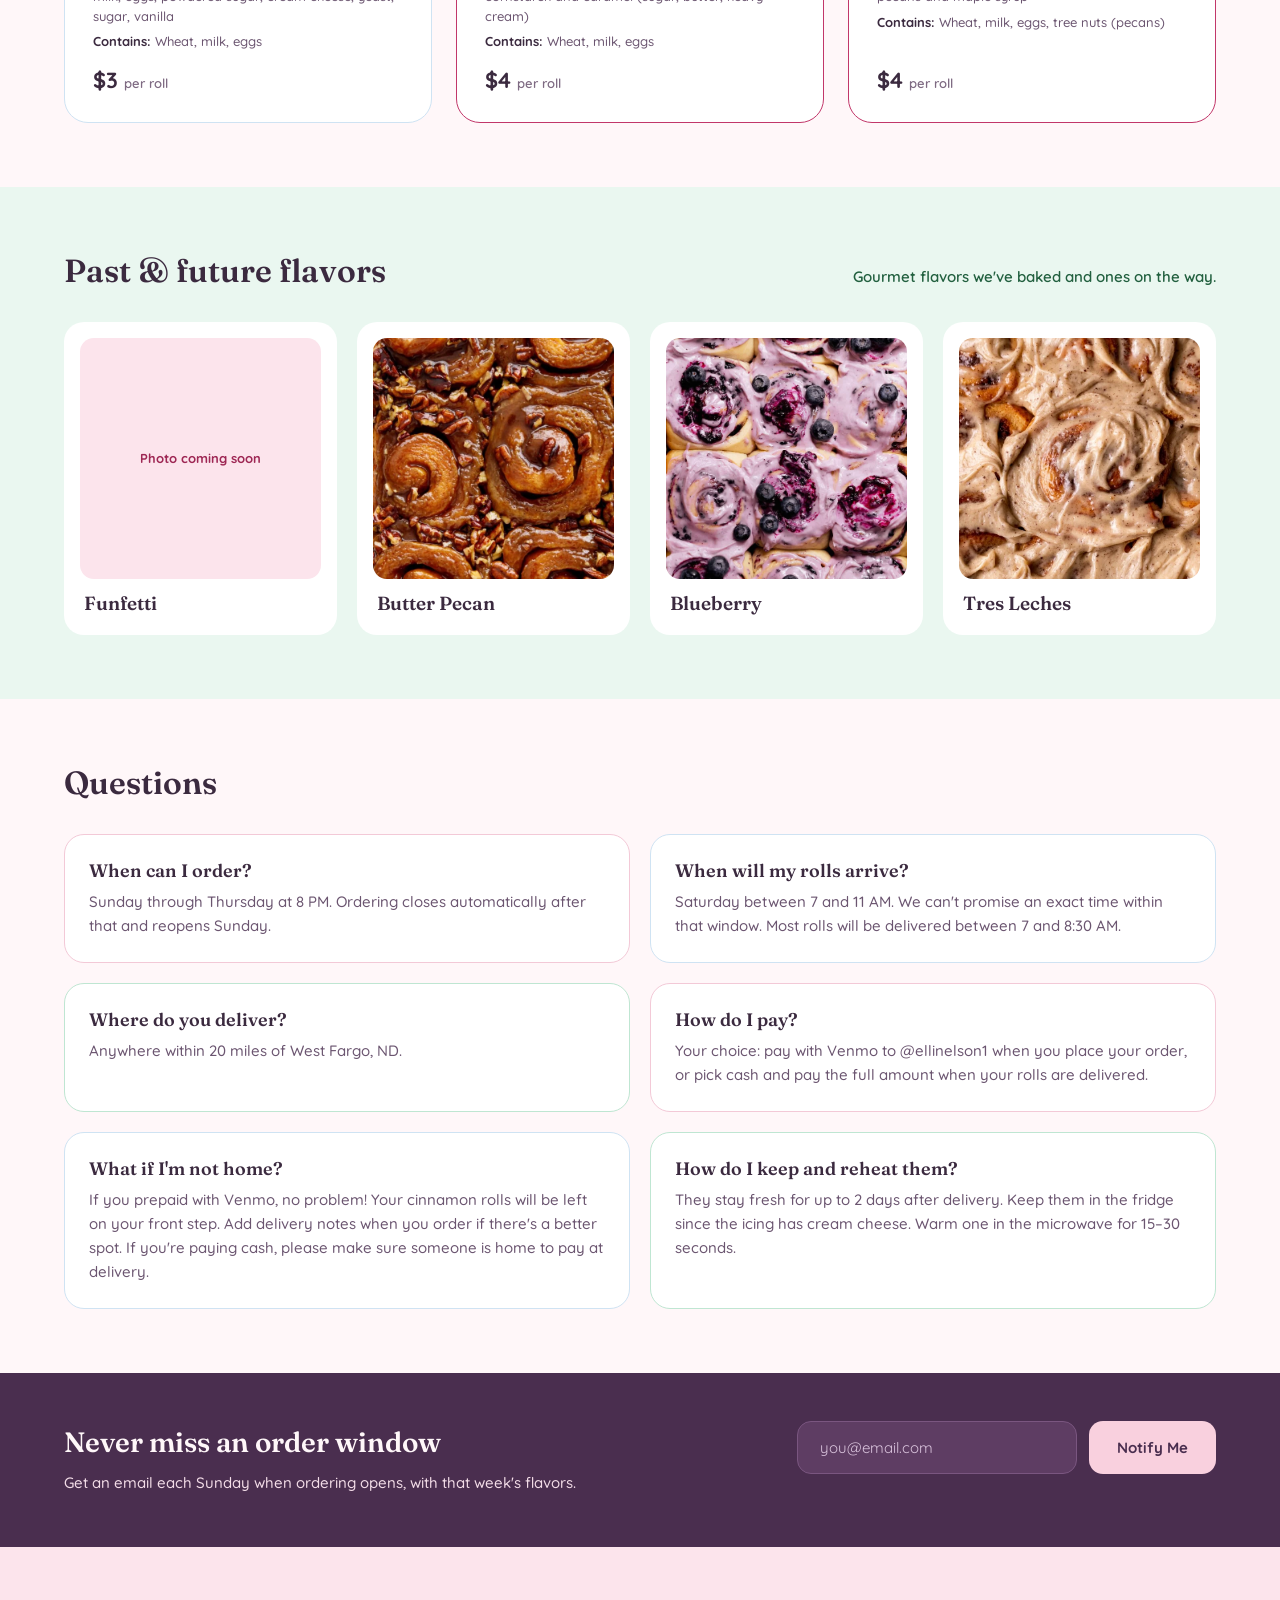
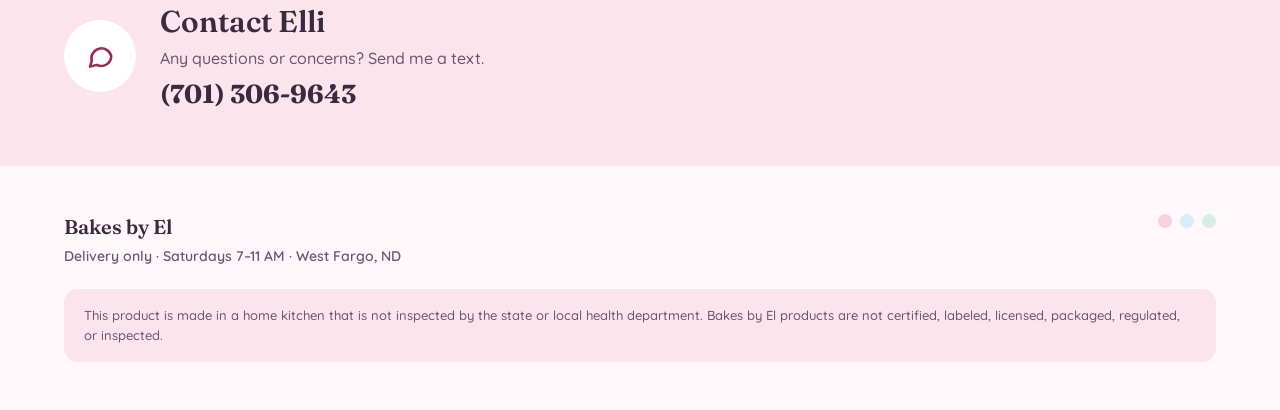
==== commit 62d25e01: "Rename Birthday Cake to Funfetti in past & future Co-Authored-By: Claude Opus 5.5 <noreply@anthropic" ====
--- a/index.html
+++ b/index.html
@@ -9,7 +9,7 @@
 <link rel="preconnect" href="https://fonts.googleapis.com">
 <link rel="preconnect" href="https://fonts.gstatic.com" crossorigin>
 <link href="https://fonts.googleapis.com/css2?family=Fraunces:ital,opsz,wght@0,9..144,600;0,9..144,700;1,9..144,600&family=Quicksand:wght@500;600;700&display=swap" rel="stylesheet">
-<link rel="stylesheet" href="assets/style.css?v=202610180959">
+<link rel="stylesheet" href="assets/style.css?v=202610181000">
 </head>
 <body data-page="home">
 
@@ -156,7 +156,7 @@
   </div>
 </div>
 
-<script src="assets/config.js?v=202610180959"></script>
-<script src="assets/site.js?v=202610180959"></script>
+<script src="assets/config.js?v=202610181000"></script>
+<script src="assets/site.js?v=202610181000"></script>
 </body>
 </html>
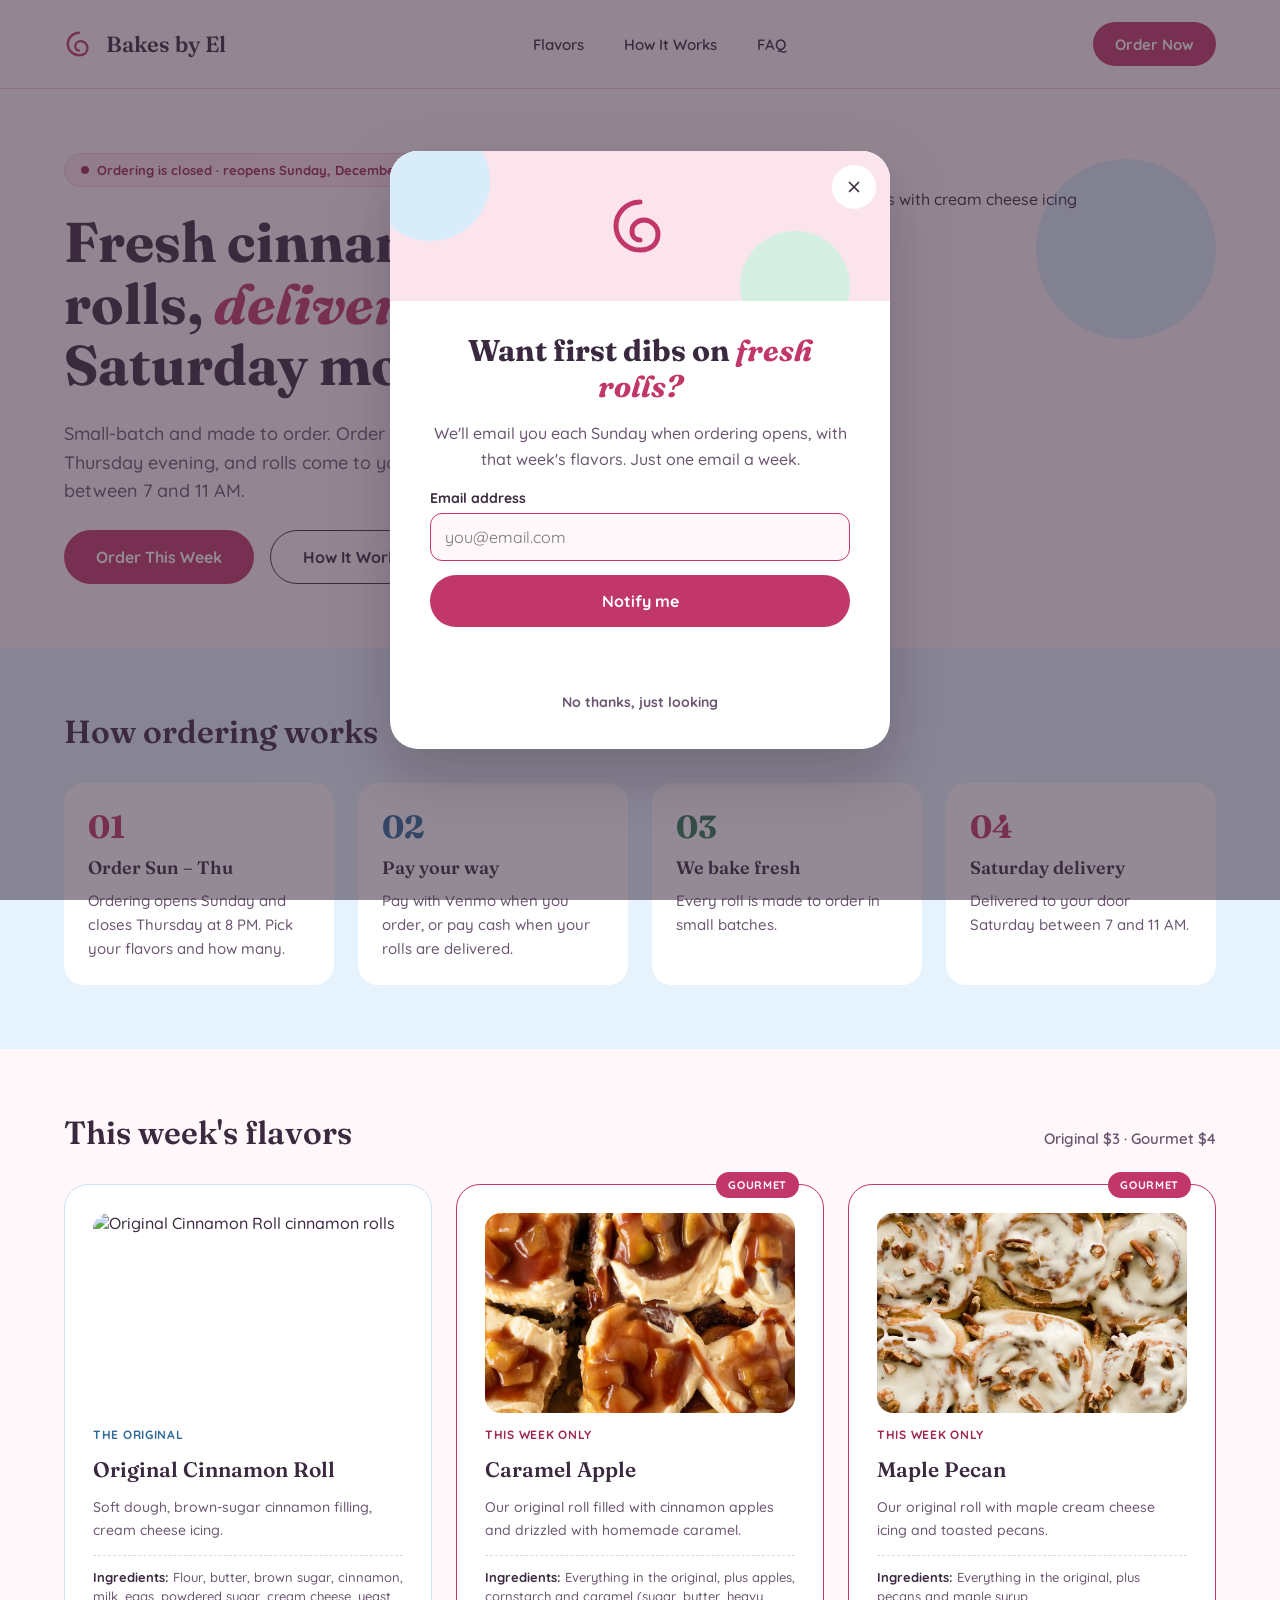
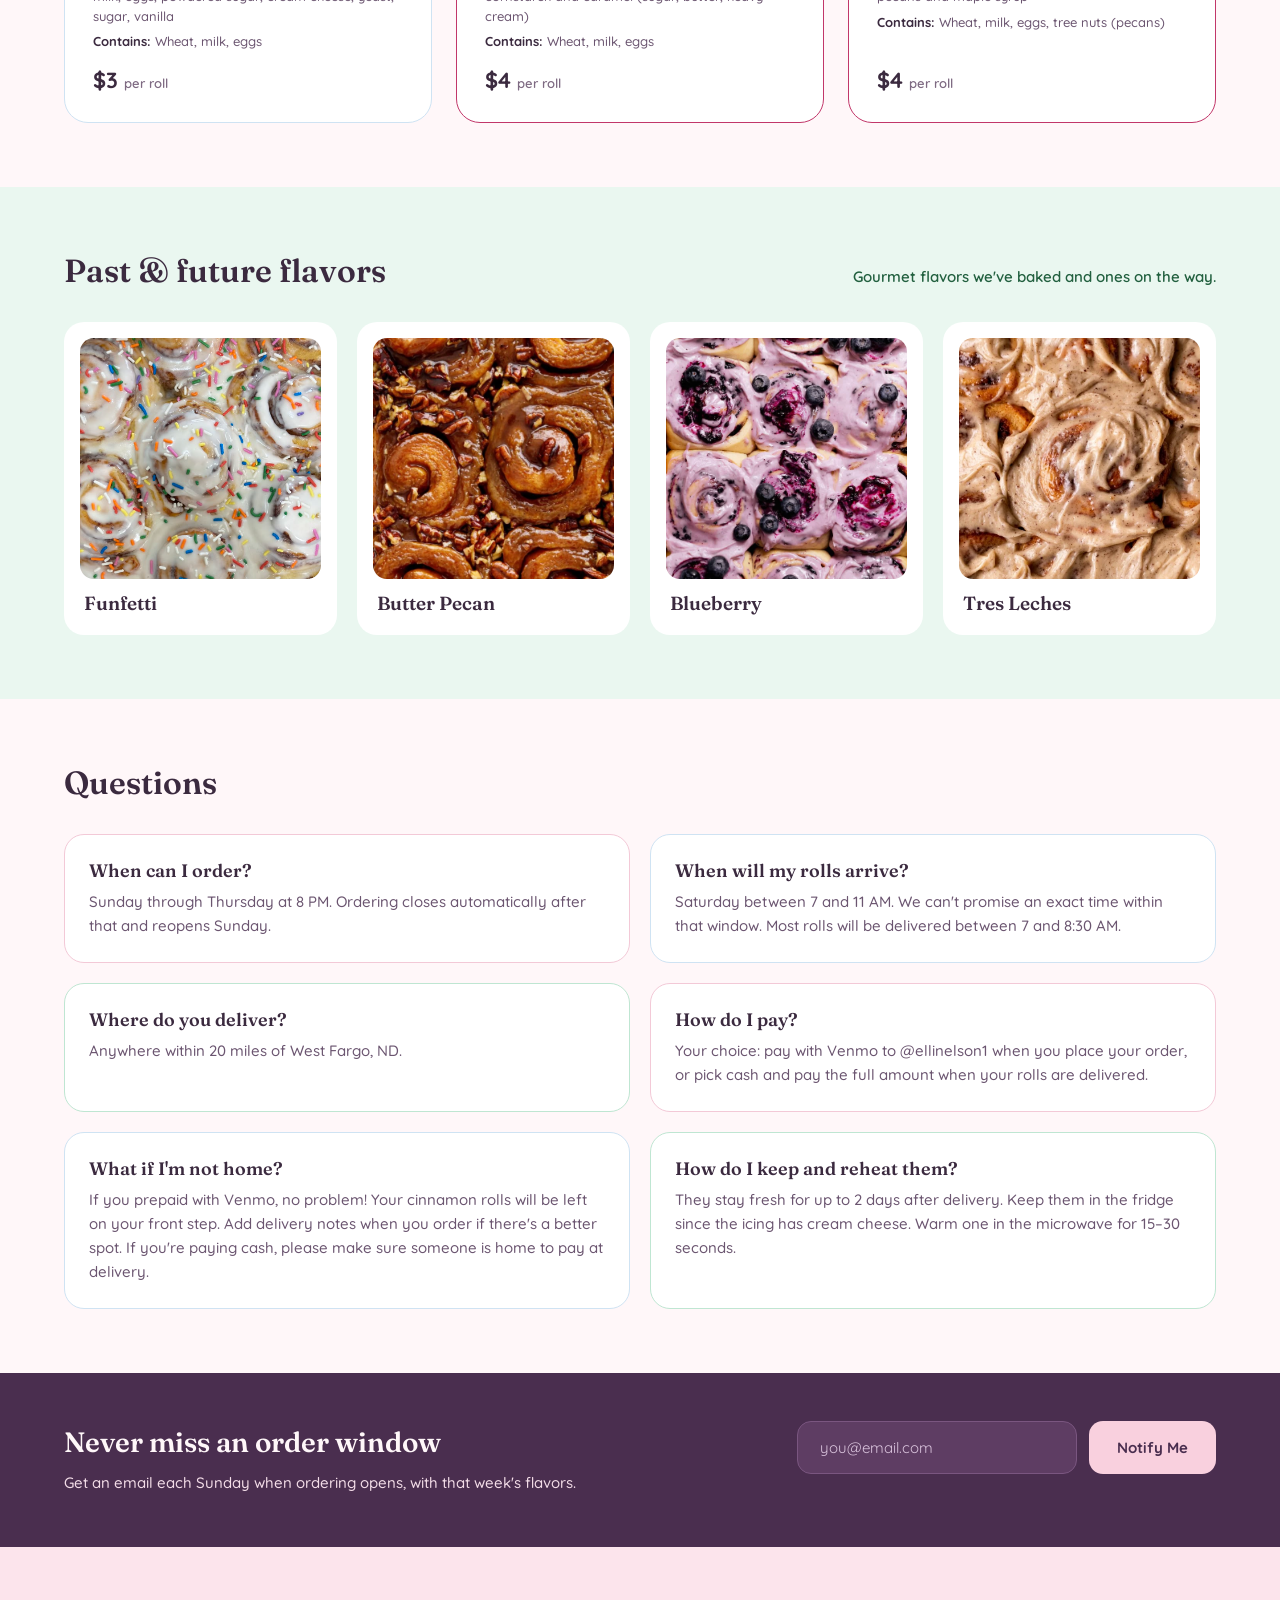
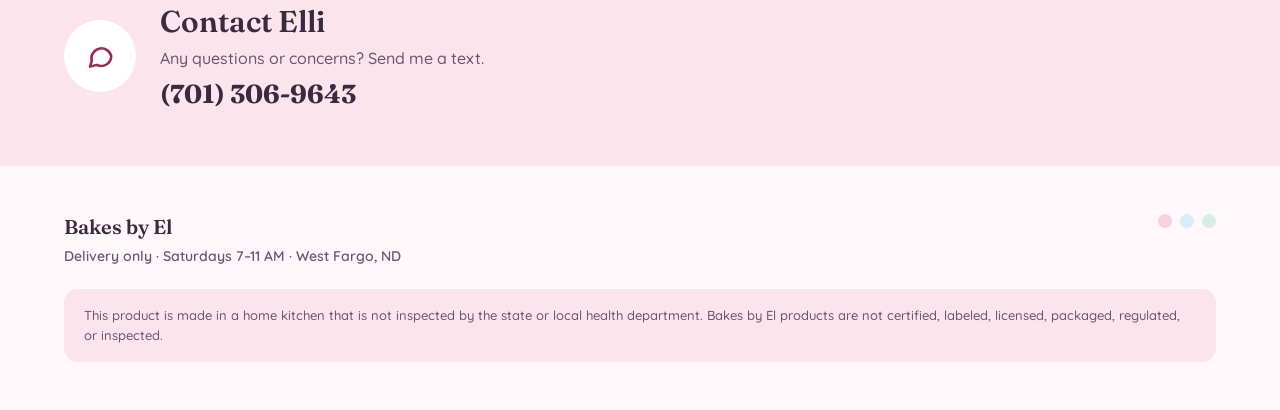
==== commit 16188104: "Add Elli's own Funfetti photo Co-Authored-By: Claude Opus 5.5 <noreply@anthropic.com>" ====
--- a/index.html
+++ b/index.html
@@ -9,7 +9,7 @@
 <link rel="preconnect" href="https://fonts.googleapis.com">
 <link rel="preconnect" href="https://fonts.gstatic.com" crossorigin>
 <link href="https://fonts.googleapis.com/css2?family=Fraunces:ital,opsz,wght@0,9..144,600;0,9..144,700;1,9..144,600&family=Quicksand:wght@500;600;700&display=swap" rel="stylesheet">
-<link rel="stylesheet" href="assets/style.css?v=202610181000">
+<link rel="stylesheet" href="assets/style.css?v=202610181005">
 </head>
 <body data-page="home">
 
@@ -156,7 +156,7 @@
   </div>
 </div>
 
-<script src="assets/config.js?v=202610181000"></script>
-<script src="assets/site.js?v=202610181000"></script>
+<script src="assets/config.js?v=202610181005"></script>
+<script src="assets/site.js?v=202610181005"></script>
 </body>
 </html>
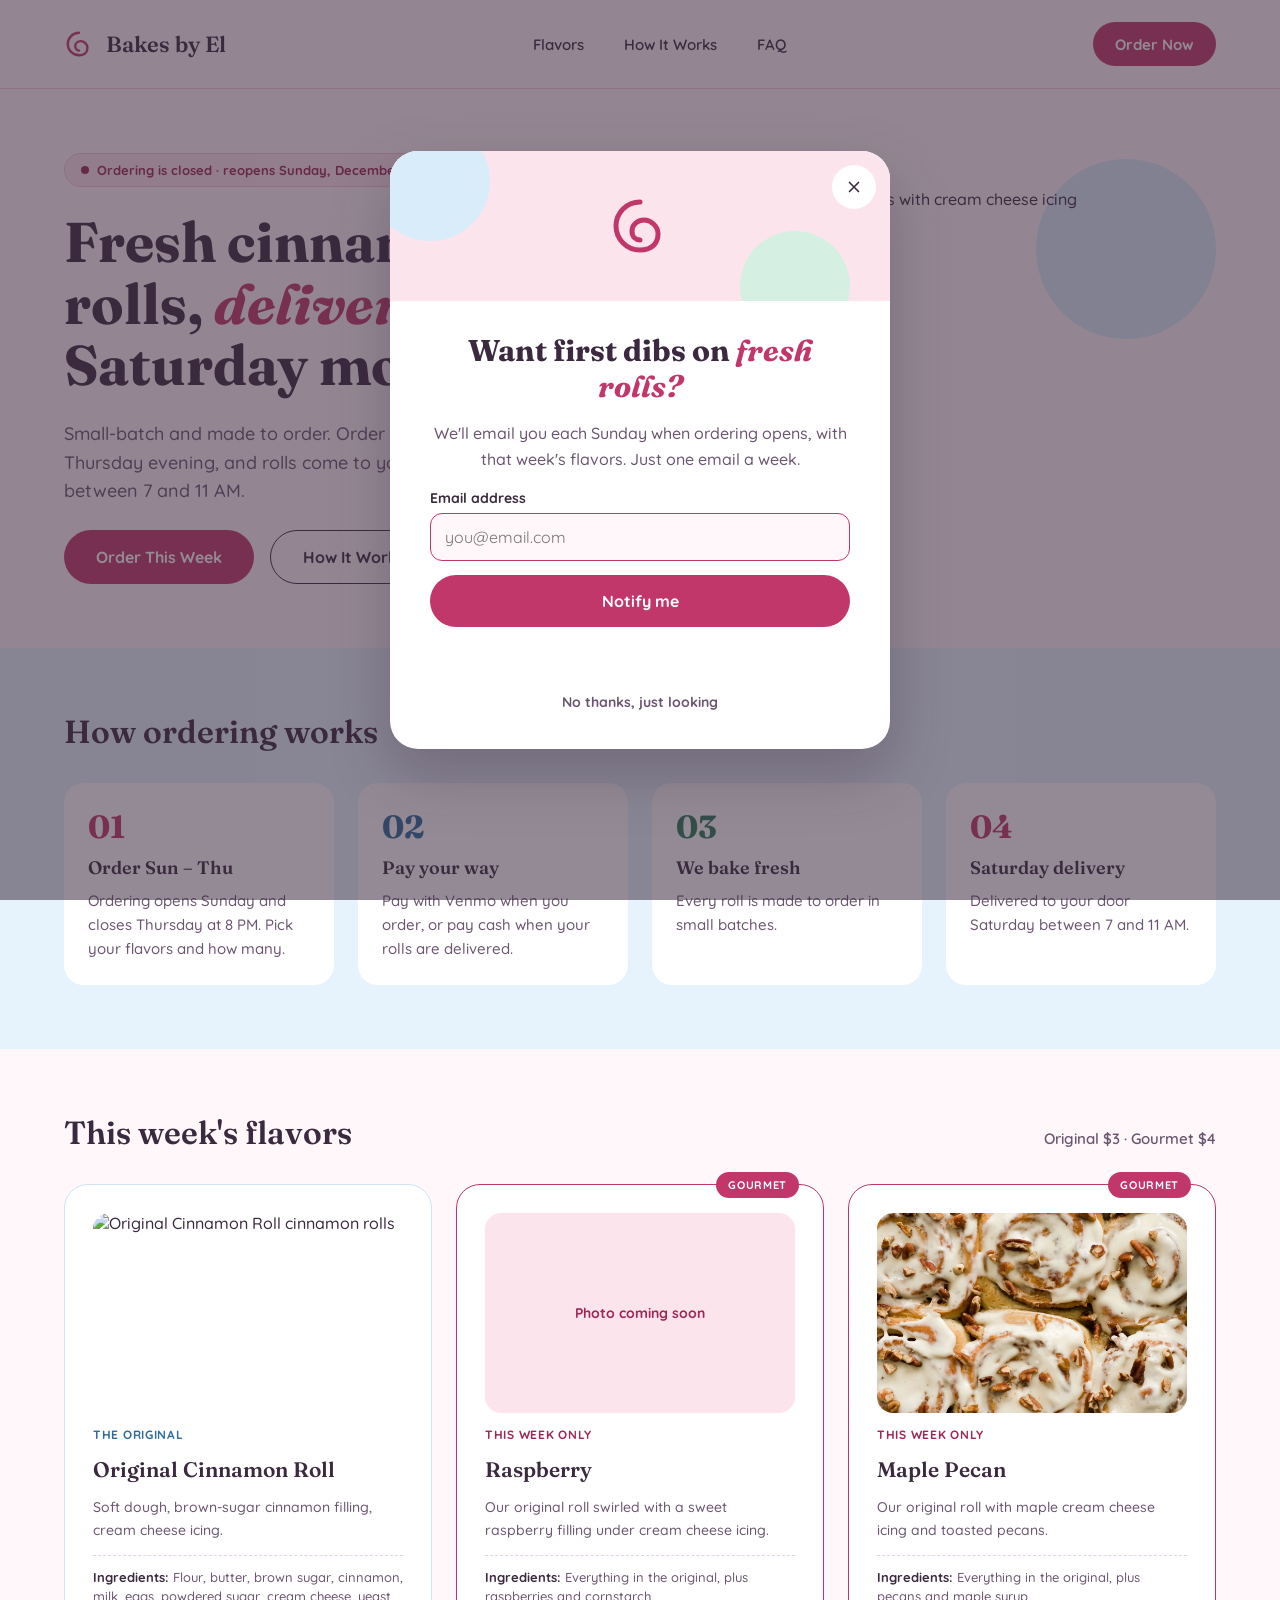
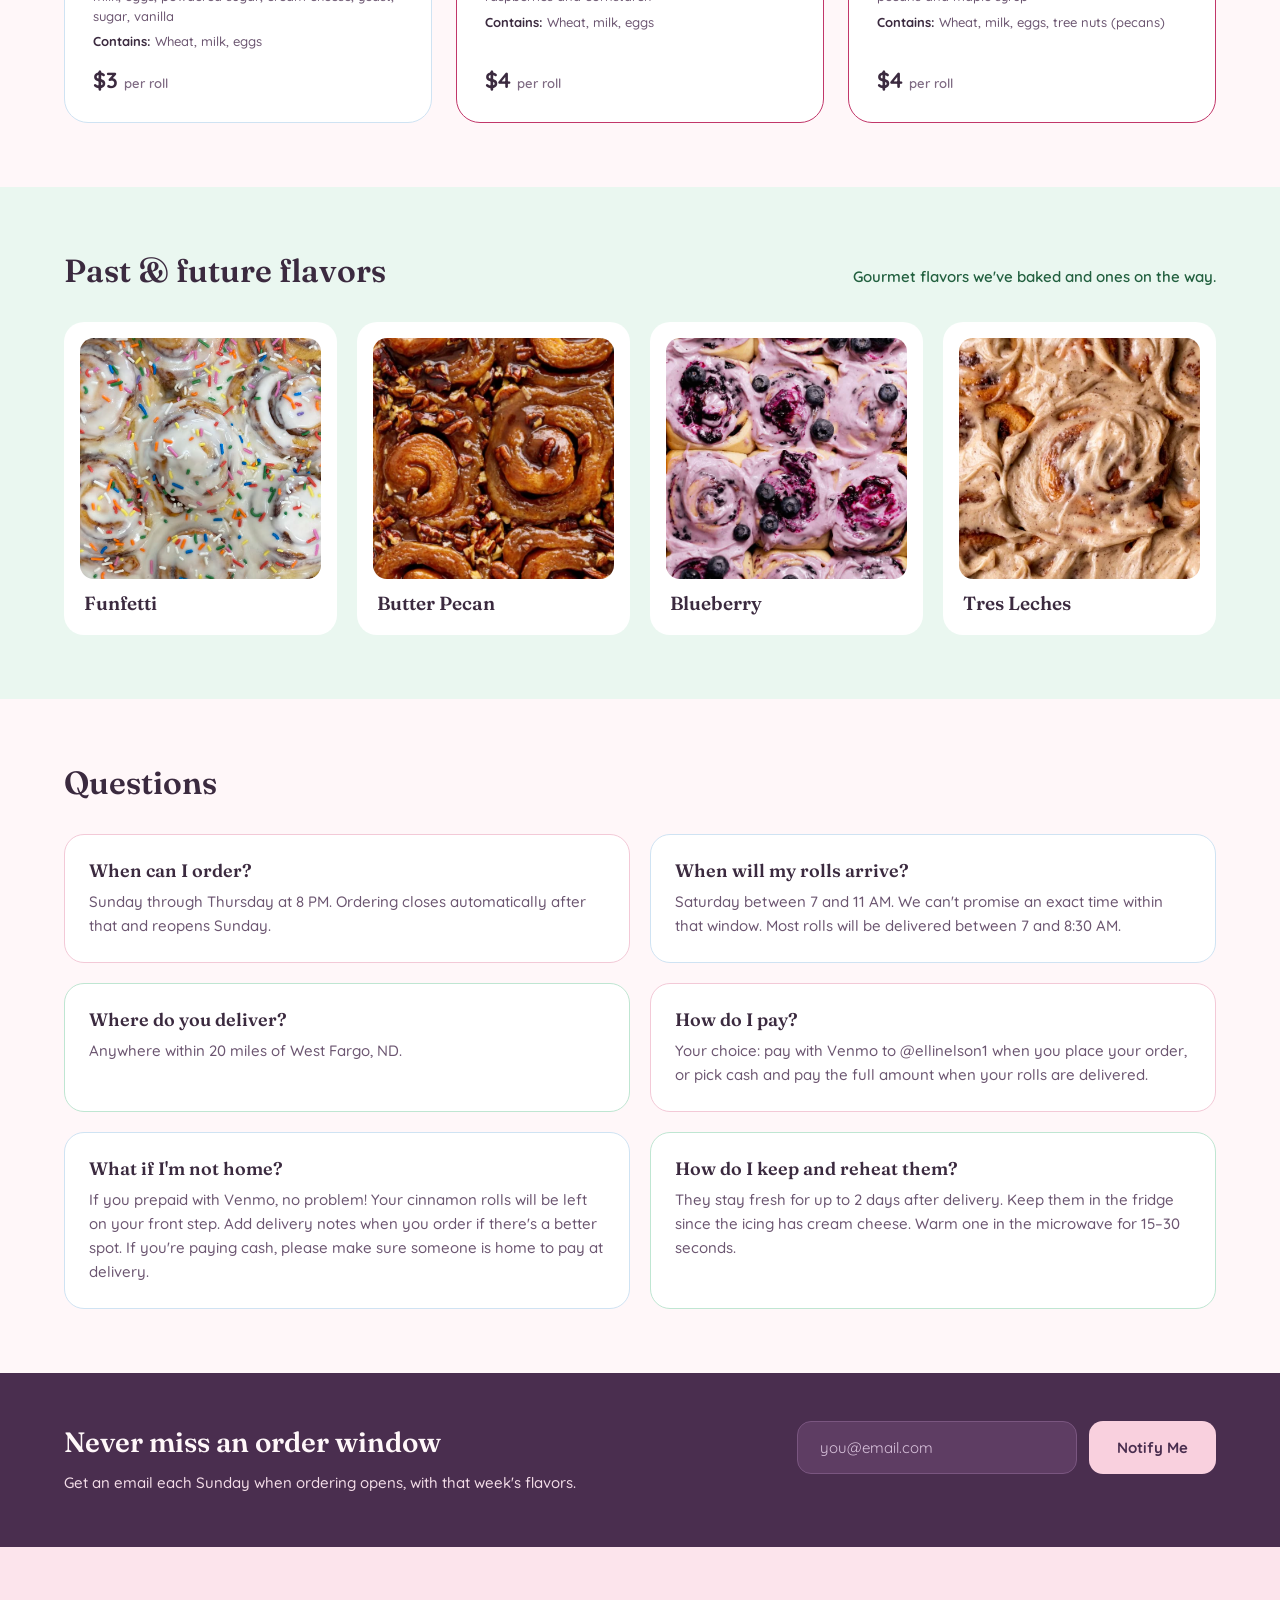
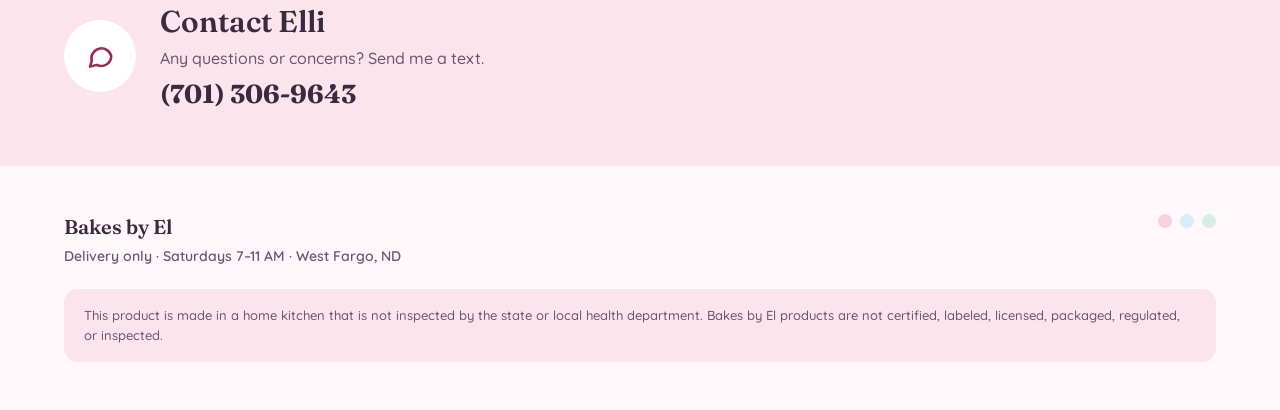
==== commit 3756964f: "This week: Original, Raspberry, Maple Pecan Caramel Apple saved in flavorLibrary; Raspberry photo co" ====
--- a/index.html
+++ b/index.html
@@ -9,7 +9,7 @@
 <link rel="preconnect" href="https://fonts.googleapis.com">
 <link rel="preconnect" href="https://fonts.gstatic.com" crossorigin>
 <link href="https://fonts.googleapis.com/css2?family=Fraunces:ital,opsz,wght@0,9..144,600;0,9..144,700;1,9..144,600&family=Quicksand:wght@500;600;700&display=swap" rel="stylesheet">
-<link rel="stylesheet" href="assets/style.css?v=202610181005">
+<link rel="stylesheet" href="assets/style.css?v=202610250915">
 </head>
 <body data-page="home">
 
@@ -156,7 +156,7 @@
   </div>
 </div>
 
-<script src="assets/config.js?v=202610181005"></script>
-<script src="assets/site.js?v=202610181005"></script>
+<script src="assets/config.js?v=202610250915"></script>
+<script src="assets/site.js?v=202610250915"></script>
 </body>
 </html>
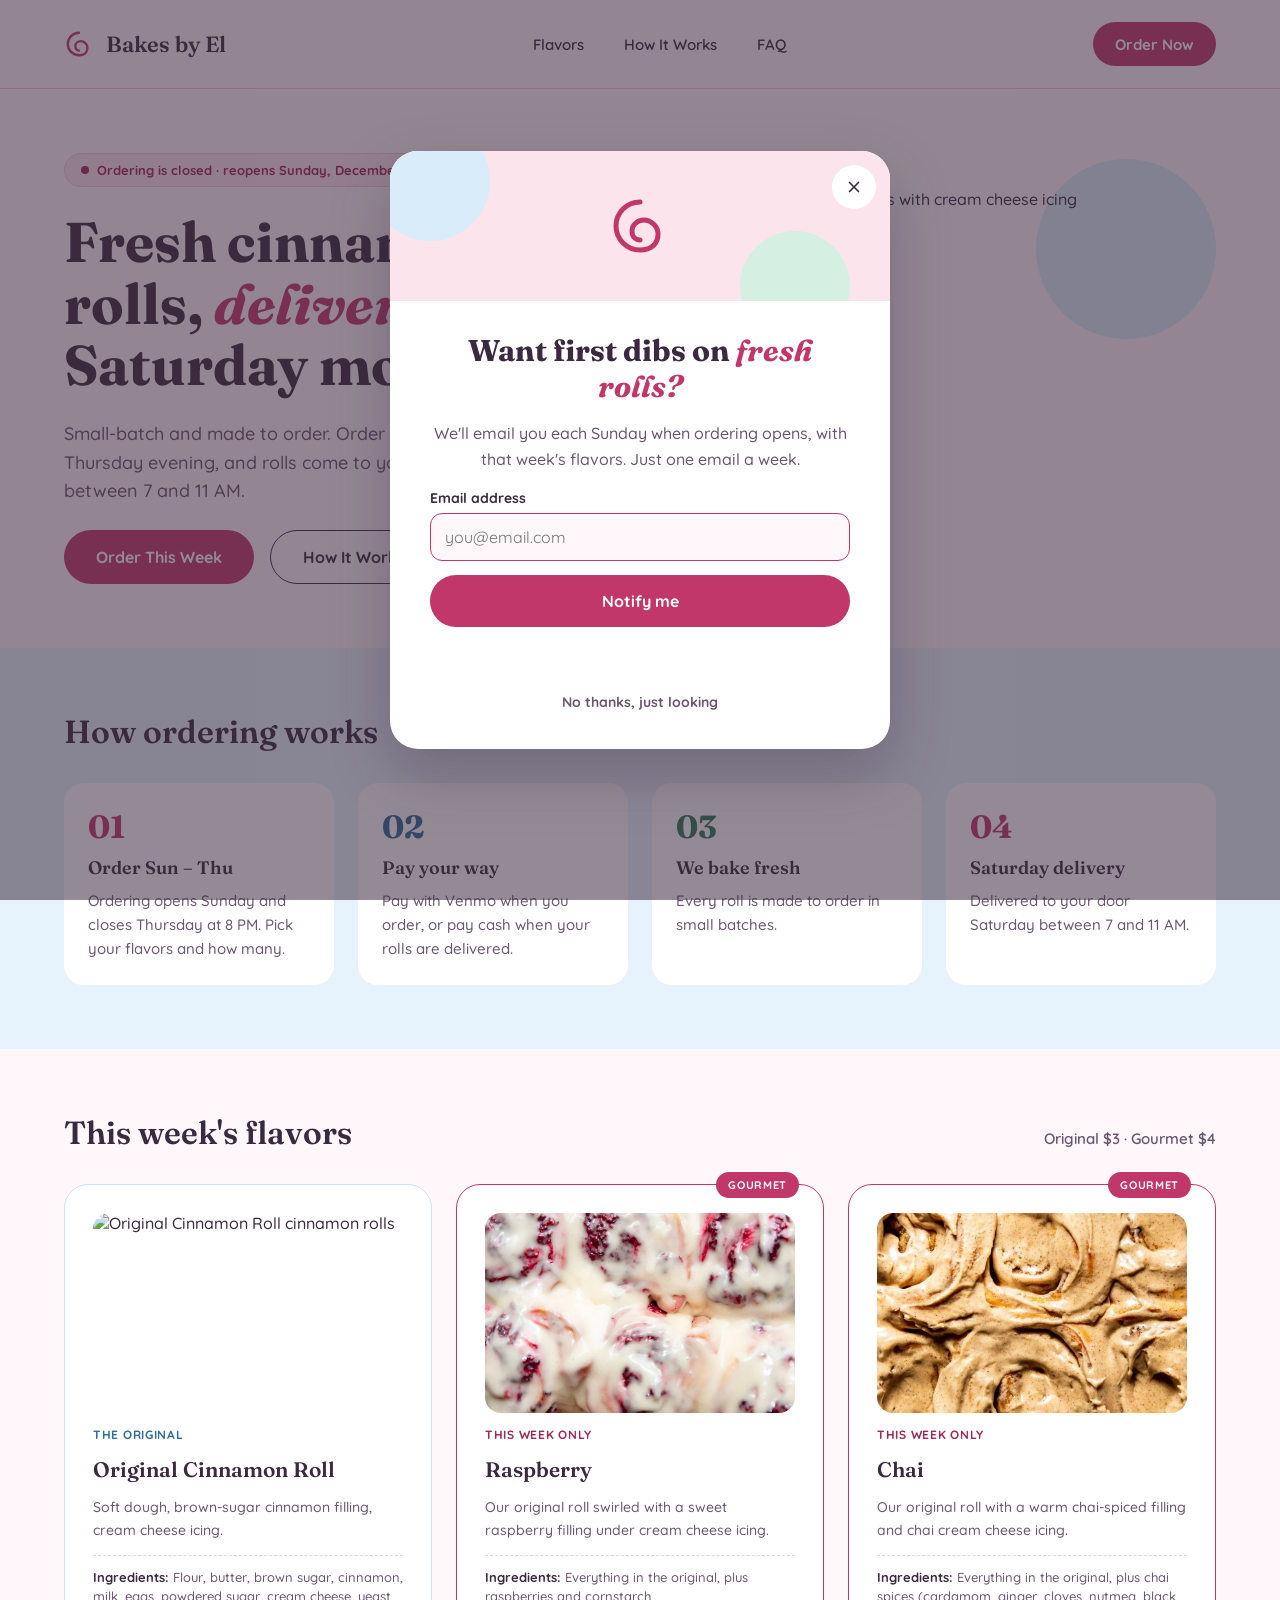
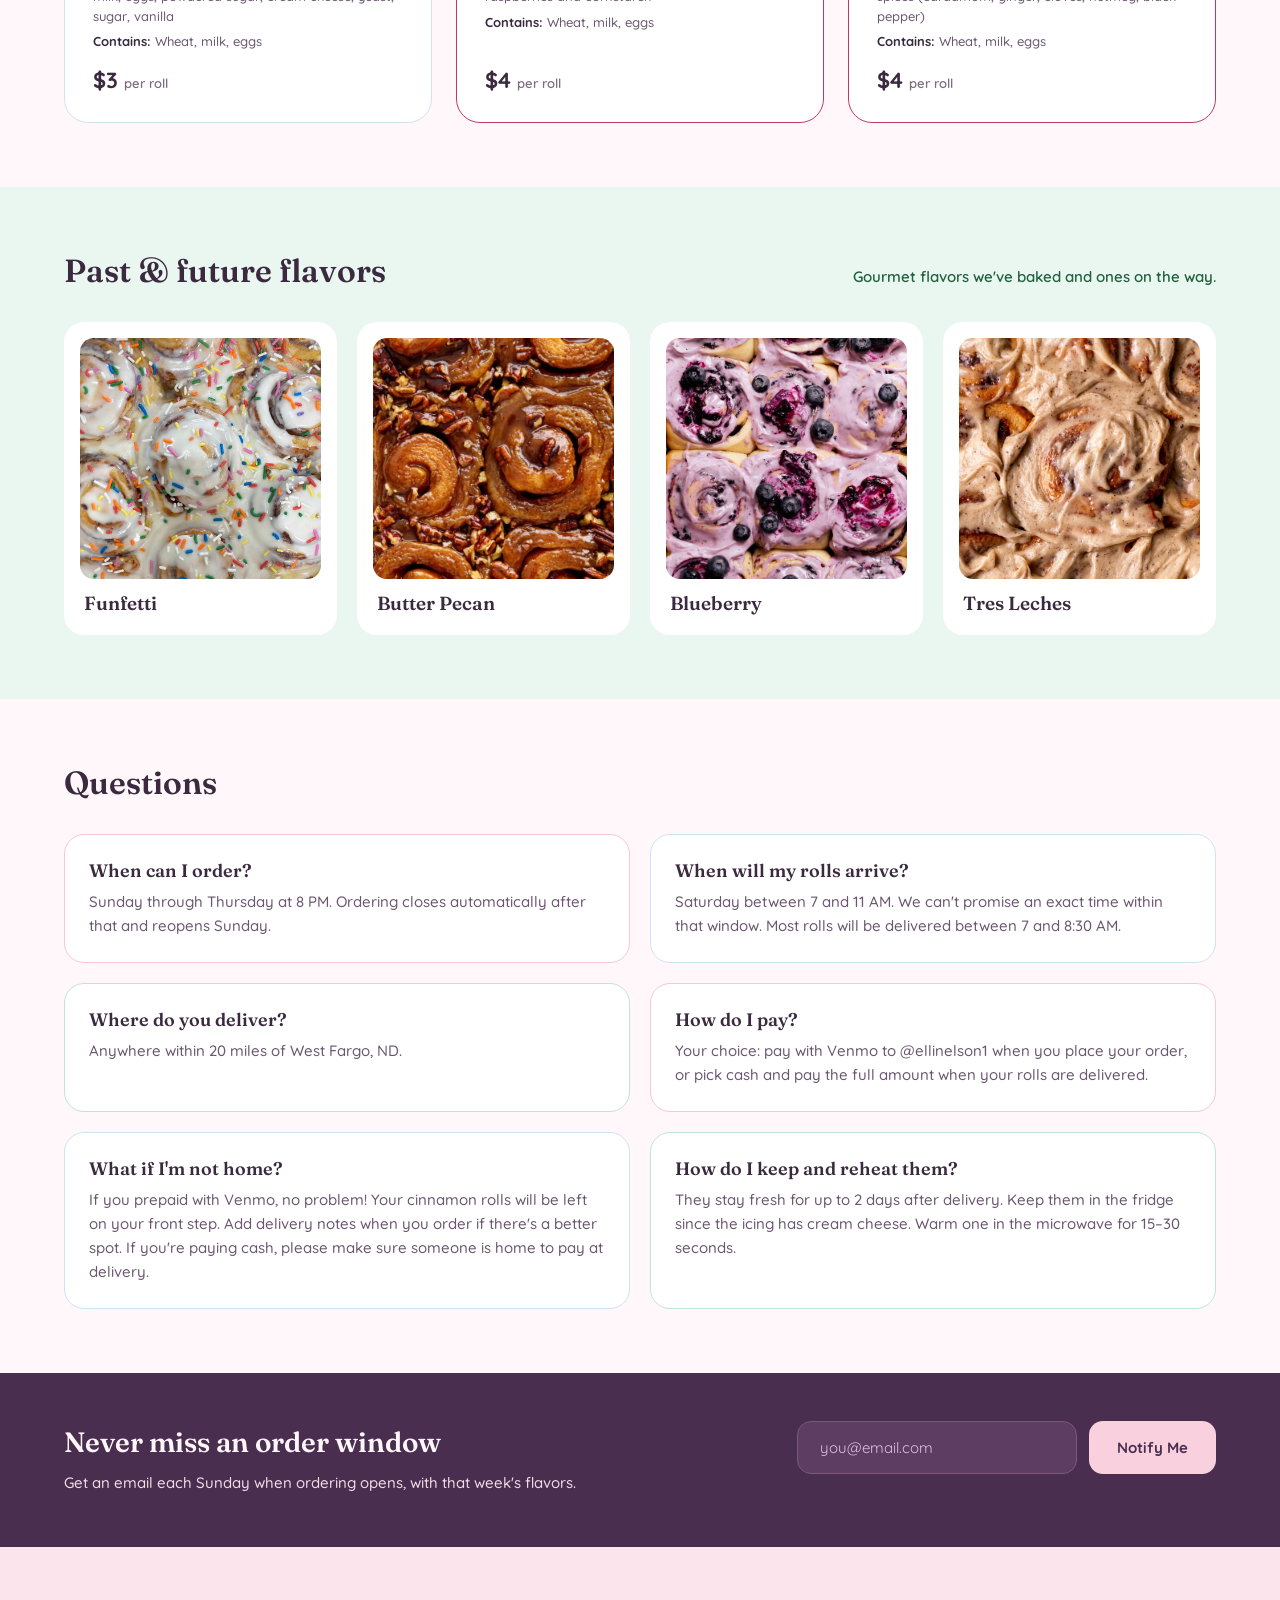
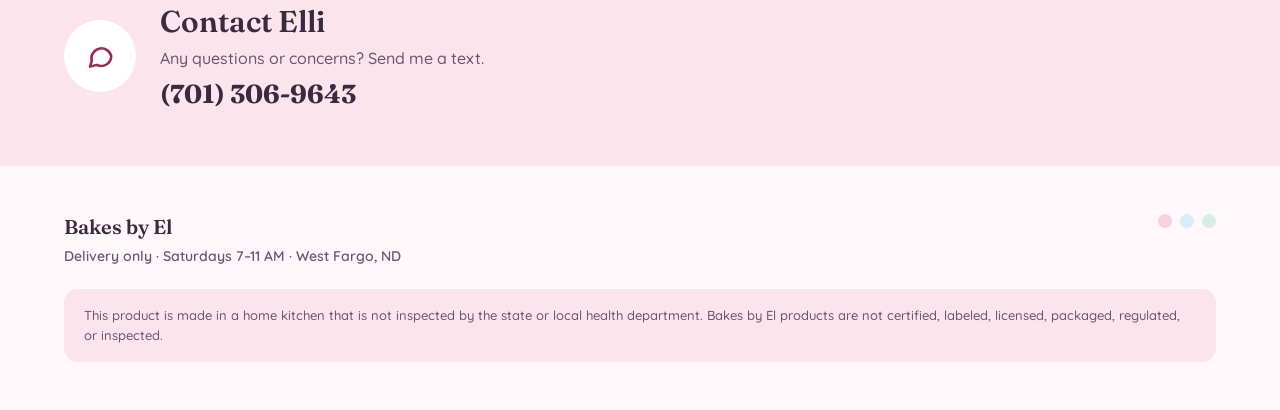
==== commit 369ef95f: "Add Raspberry and Chai photos Co-Authored-By: Claude Opus 5.5 <noreply@anthropic.com>" ====
--- a/index.html
+++ b/index.html
@@ -9,7 +9,7 @@
 <link rel="preconnect" href="https://fonts.googleapis.com">
 <link rel="preconnect" href="https://fonts.gstatic.com" crossorigin>
 <link href="https://fonts.googleapis.com/css2?family=Fraunces:ital,opsz,wght@0,9..144,600;0,9..144,700;1,9..144,600&family=Quicksand:wght@500;600;700&display=swap" rel="stylesheet">
-<link rel="stylesheet" href="assets/style.css?v=202610250915">
+<link rel="stylesheet" href="assets/style.css?v=202610250927">
 </head>
 <body data-page="home">
 
@@ -156,7 +156,7 @@
   </div>
 </div>
 
-<script src="assets/config.js?v=202610250915"></script>
-<script src="assets/site.js?v=202610250915"></script>
+<script src="assets/config.js?v=202610250927"></script>
+<script src="assets/site.js?v=202610250927"></script>
 </body>
 </html>
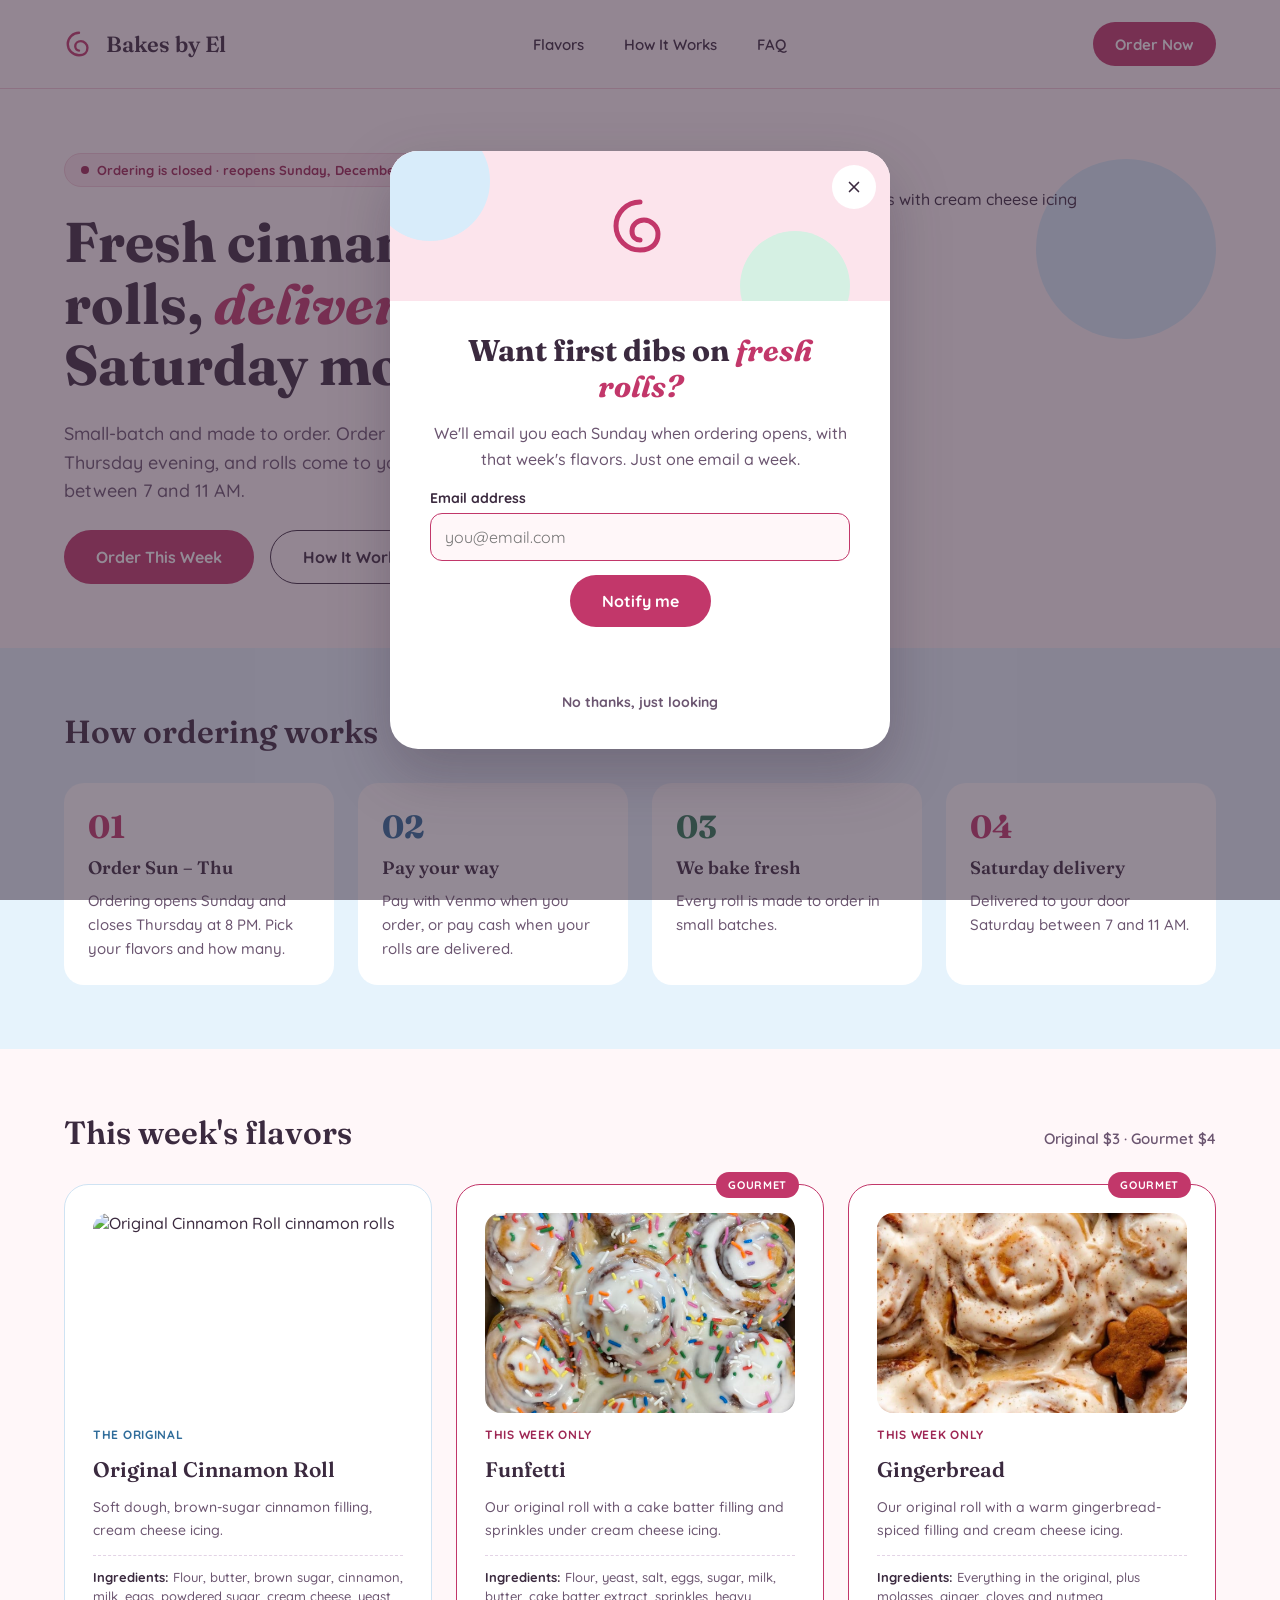
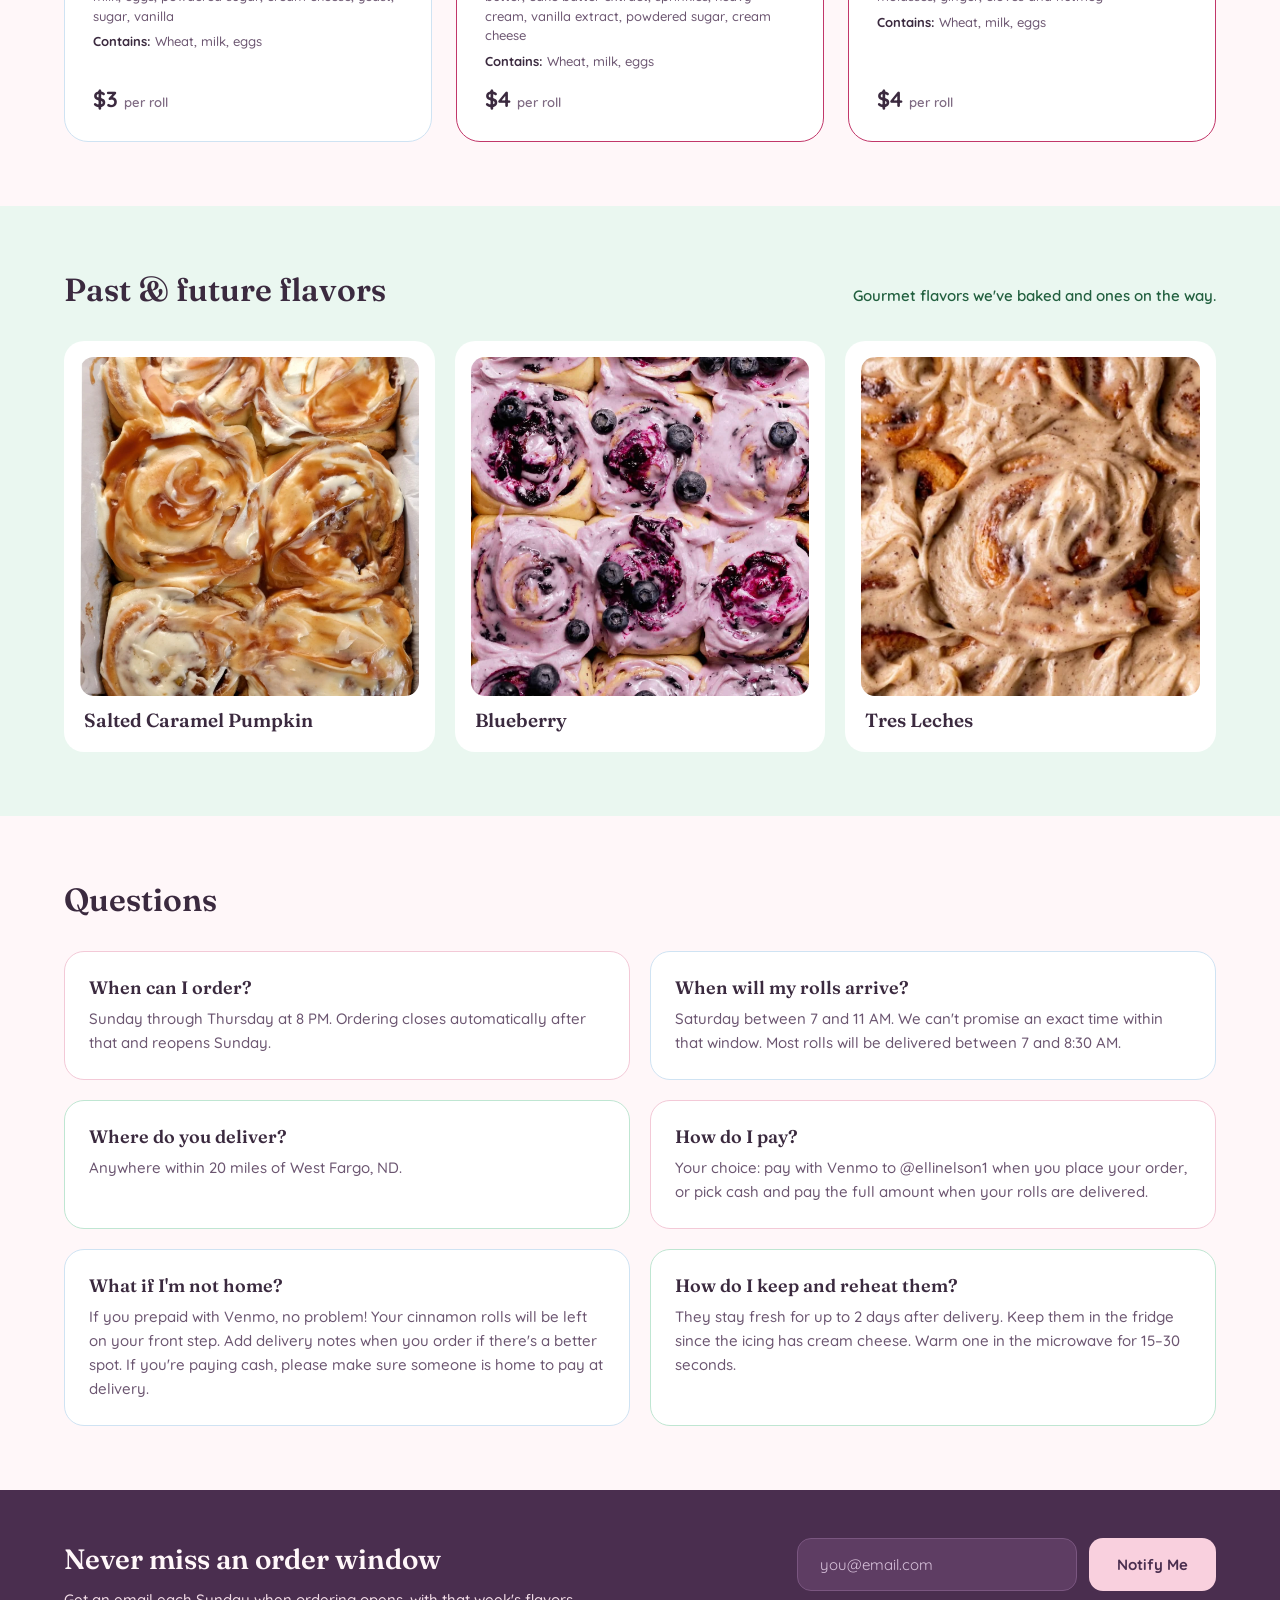
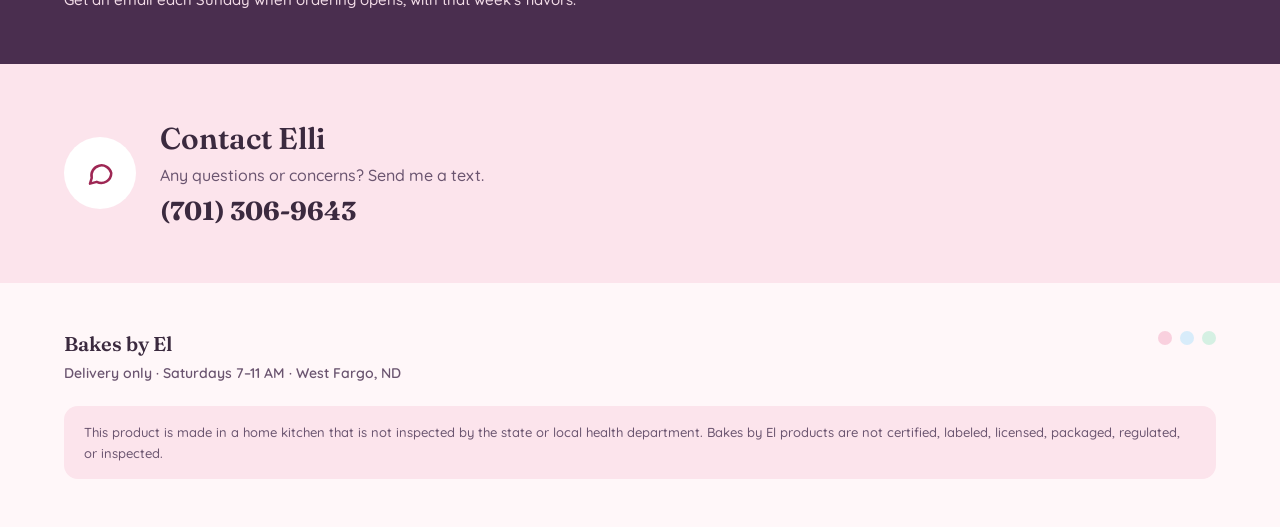
==== commit 4591f4b1: "This week: swap Mocha for Gingerbread Mocha saved in flavorLibrary.  Co-Authored-By: Claude Opus 5.5" ====
--- a/index.html
+++ b/index.html
@@ -9,7 +9,7 @@
 <link rel="preconnect" href="https://fonts.googleapis.com">
 <link rel="preconnect" href="https://fonts.gstatic.com" crossorigin>
 <link href="https://fonts.googleapis.com/css2?family=Fraunces:ital,opsz,wght@0,9..144,600;0,9..144,700;1,9..144,600&family=Quicksand:wght@500;600;700&display=swap" rel="stylesheet">
-<link rel="stylesheet" href="assets/style.css?v=202610250927">
+<link rel="stylesheet" href="assets/style.css?v=202611150902">
 </head>
 <body data-page="home">
 
@@ -156,7 +156,7 @@
   </div>
 </div>
 
-<script src="assets/config.js?v=202610250927"></script>
-<script src="assets/site.js?v=202610250927"></script>
+<script src="assets/config.js?v=202611150902"></script>
+<script src="assets/site.js?v=202611150902"></script>
 </body>
 </html>
--- a/assets/style.css
+++ b/assets/style.css
@@ -327,3 +327,12 @@
   .confirm-head h1 { font-size: 30px; }
   .confirm-grid { grid-template-columns: minmax(0, 1fr); }
 }
+
+/* Pop up week */
+.popup-banner { display: block; background: var(--plum); color: #fff; text-align: center; padding: 11px 20px; font-size: 14px; line-height: 1.4; }
+.popup-banner:hover { color: #fff; background: var(--ink); }
+.popup-banner b { font-weight: 700; }
+.popup-card { background: #fff; border: 1.5px dashed var(--dash); border-radius: 20px; padding: 18px 22px; width: fit-content; max-width: 100%; font-size: 18px; line-height: 1.7; }
+.popup-card-label { display: block; font-size: 12px; font-weight: 700; letter-spacing: .08em; text-transform: uppercase; color: var(--faint); margin-bottom: 4px; }
+.modal-body .btn { align-self: center; }
+@media (max-width: 760px) { .popup-banner { font-size: 13px; padding: 9px 14px; } }
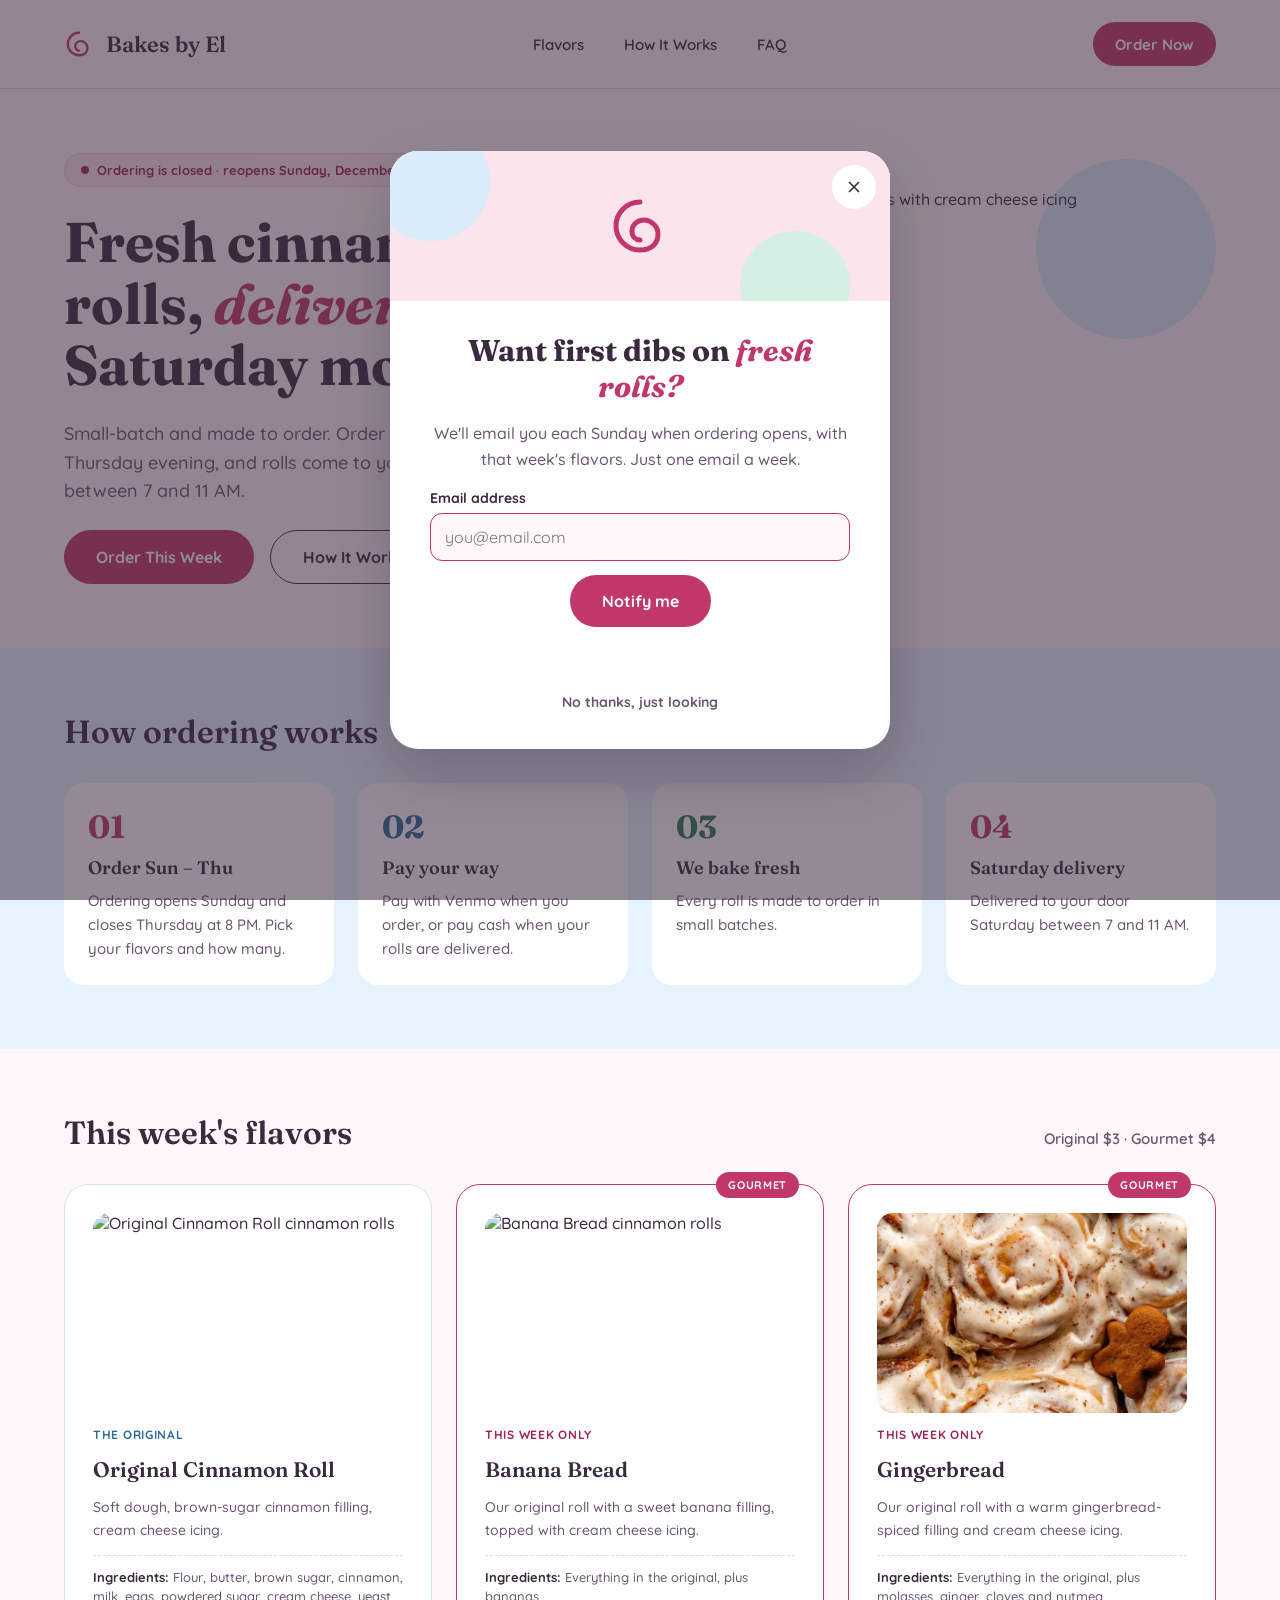
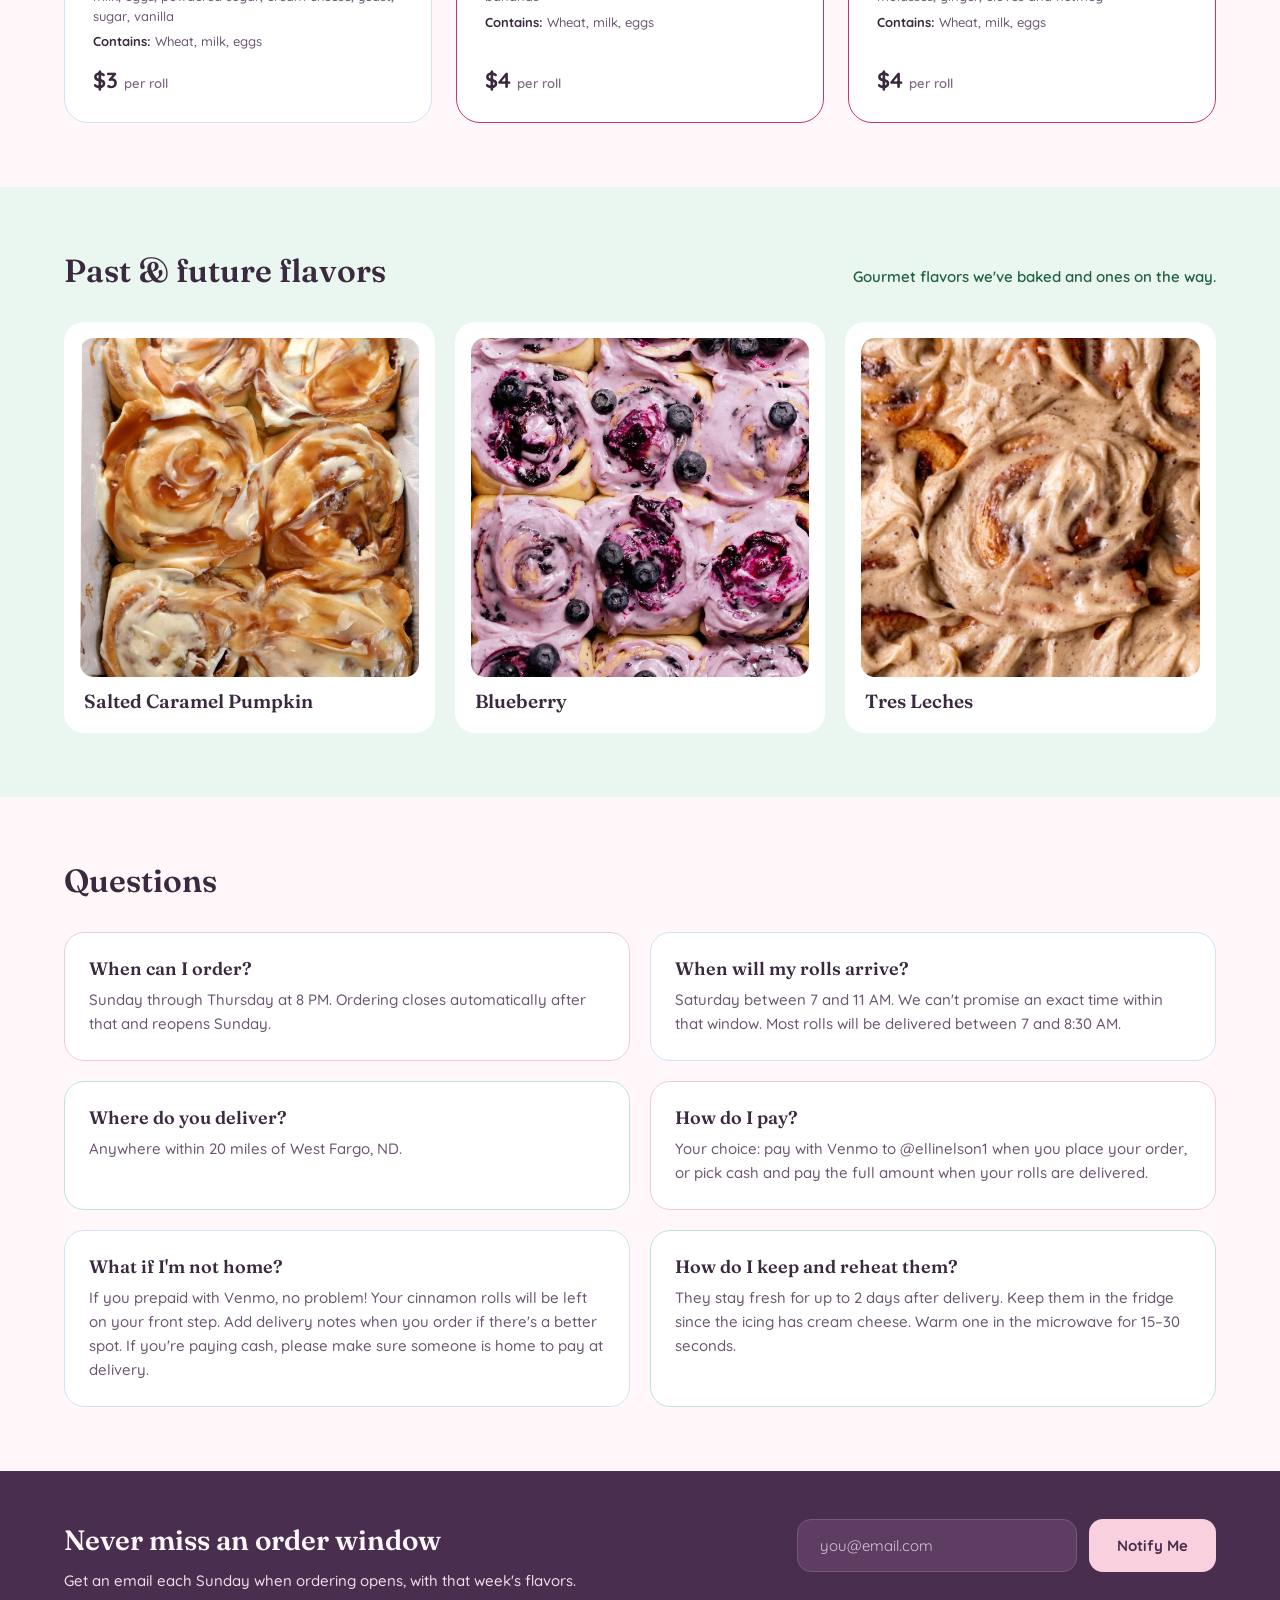
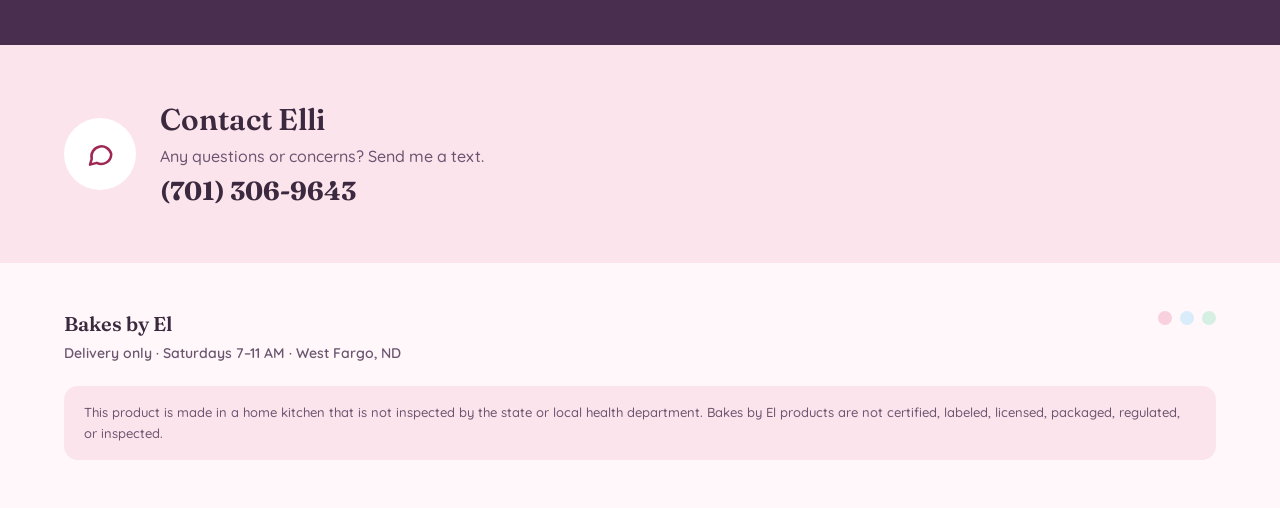
==== commit 6179f760: "This week: swap Funfetti for Banana Bread Funfetti (with its ingredients) saved in flavorLibrary.  C" ====
--- a/index.html
+++ b/index.html
@@ -9,7 +9,7 @@
 <link rel="preconnect" href="https://fonts.googleapis.com">
 <link rel="preconnect" href="https://fonts.gstatic.com" crossorigin>
 <link href="https://fonts.googleapis.com/css2?family=Fraunces:ital,opsz,wght@0,9..144,600;0,9..144,700;1,9..144,600&family=Quicksand:wght@500;600;700&display=swap" rel="stylesheet">
-<link rel="stylesheet" href="assets/style.css?v=202611150902">
+<link rel="stylesheet" href="assets/style.css?v=202611150913">
 </head>
 <body data-page="home">
 
@@ -156,7 +156,7 @@
   </div>
 </div>
 
-<script src="assets/config.js?v=202611150902"></script>
-<script src="assets/site.js?v=202611150902"></script>
+<script src="assets/config.js?v=202611150913"></script>
+<script src="assets/site.js?v=202611150913"></script>
 </body>
 </html>
